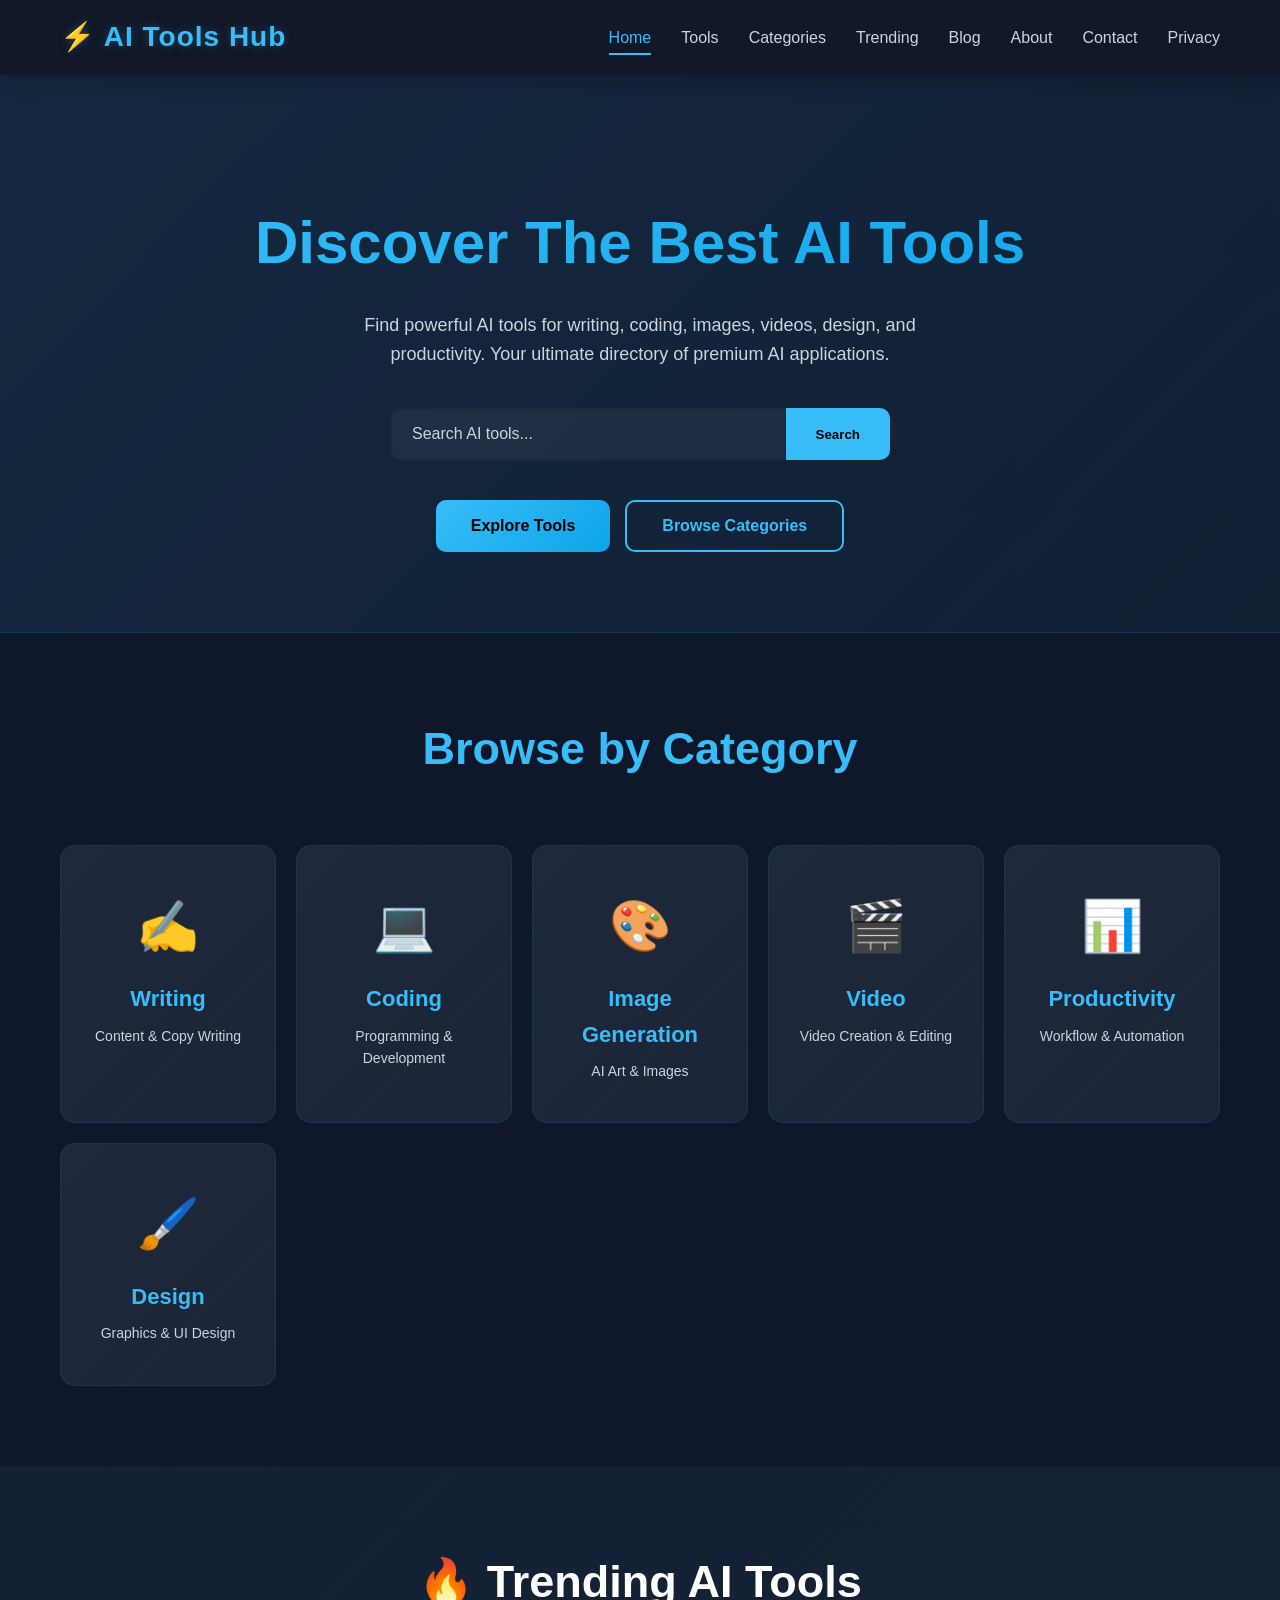
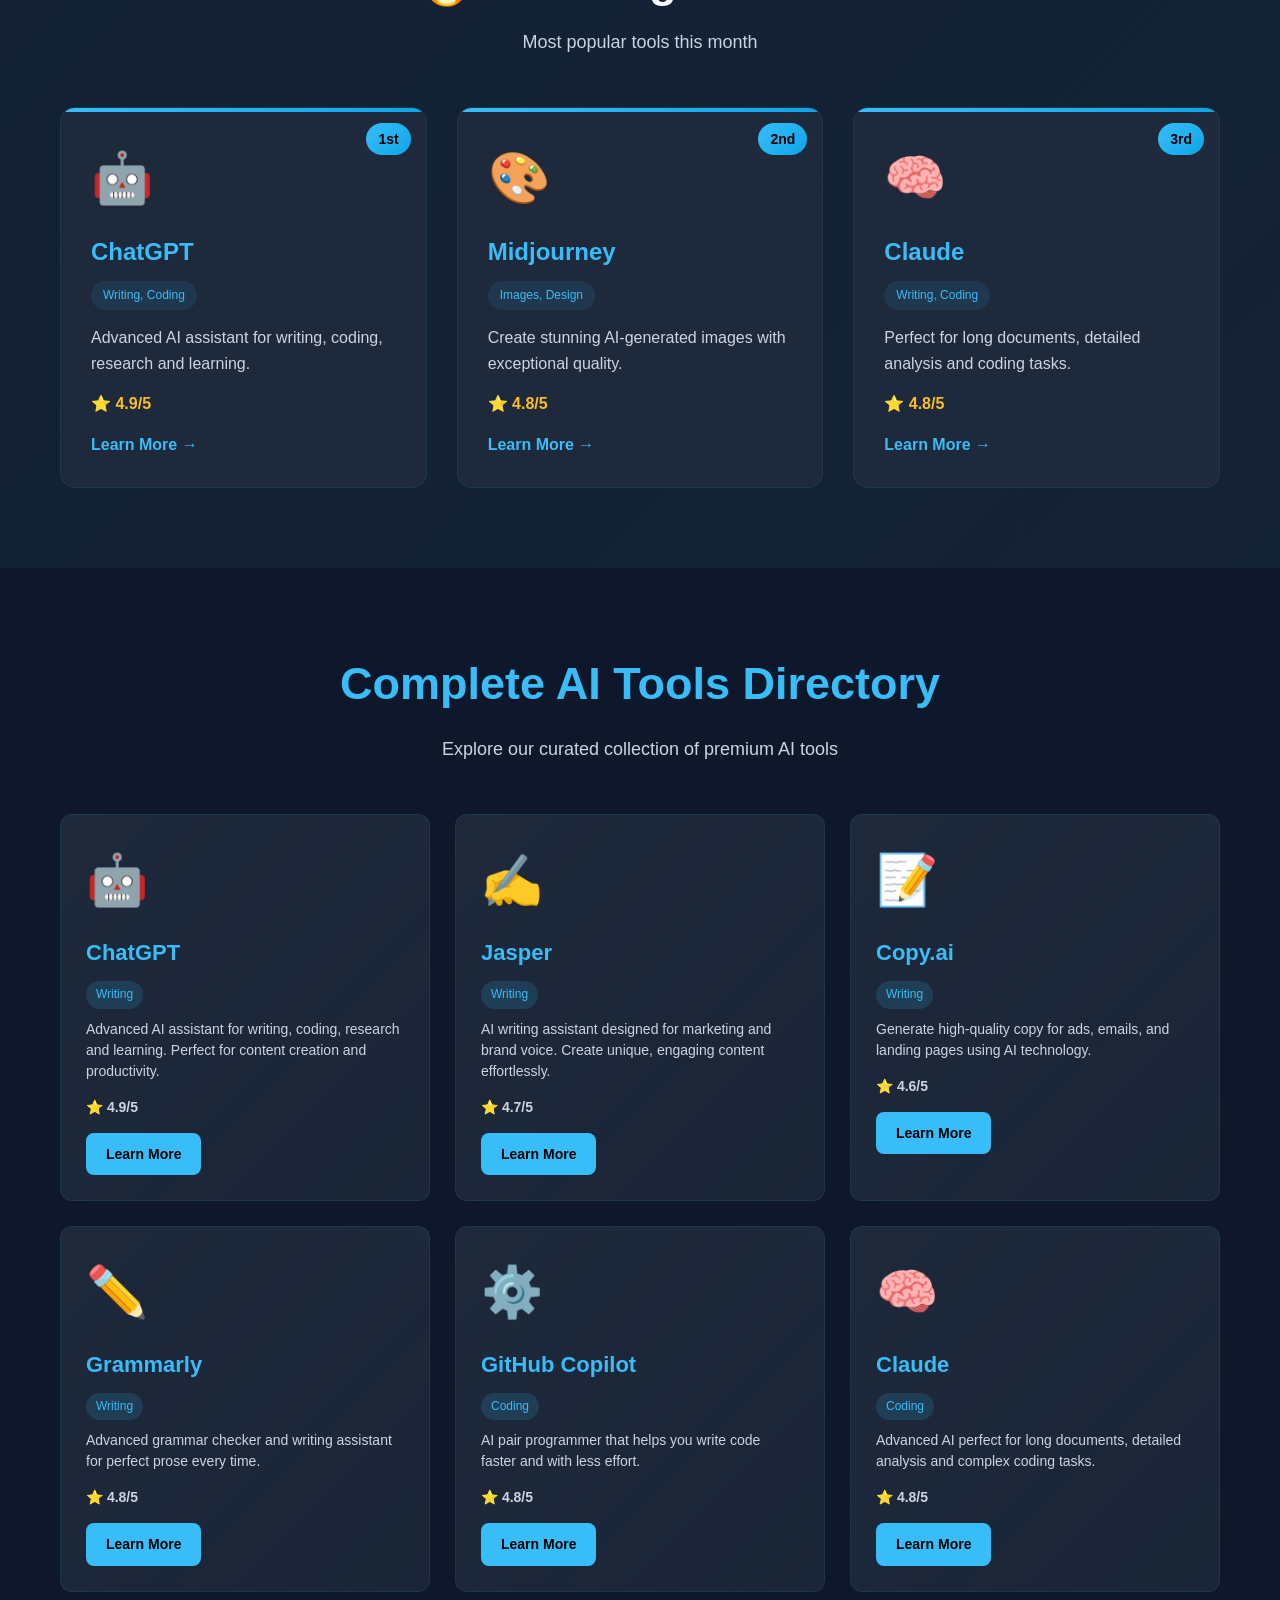
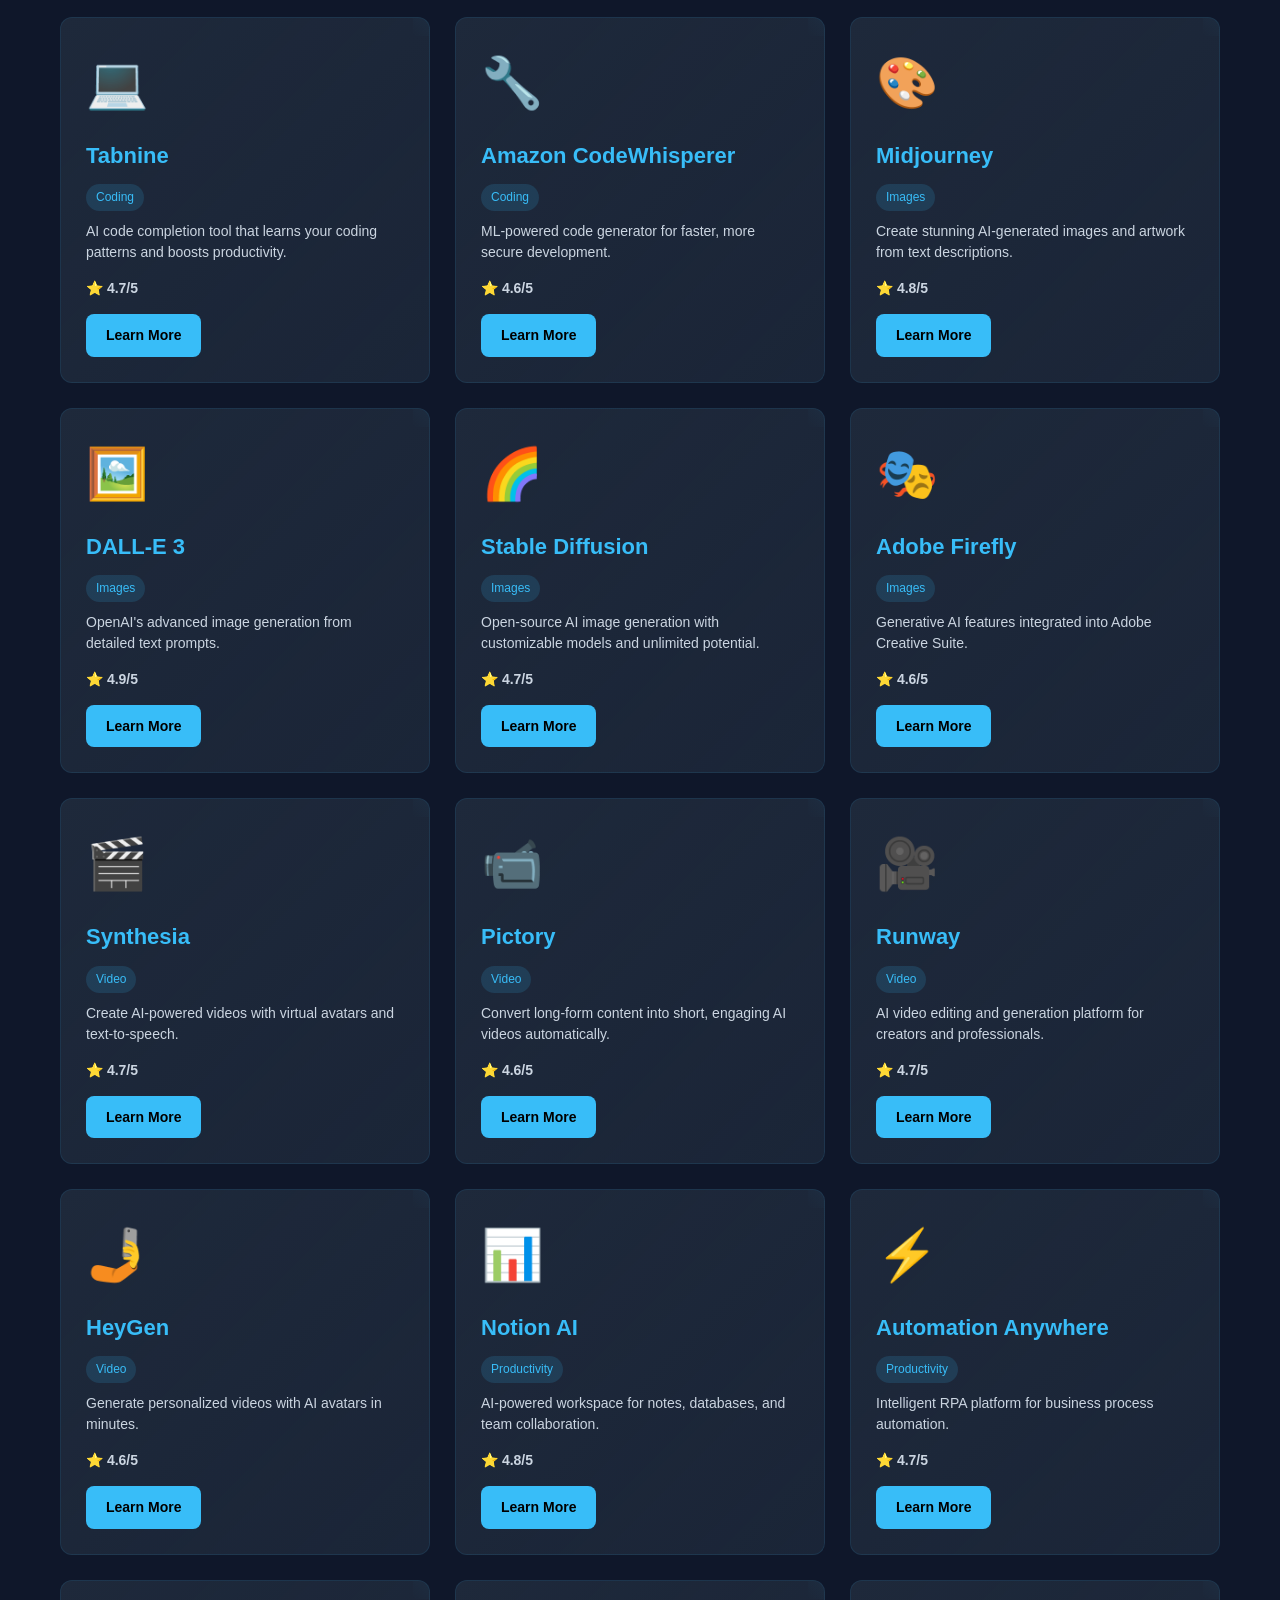
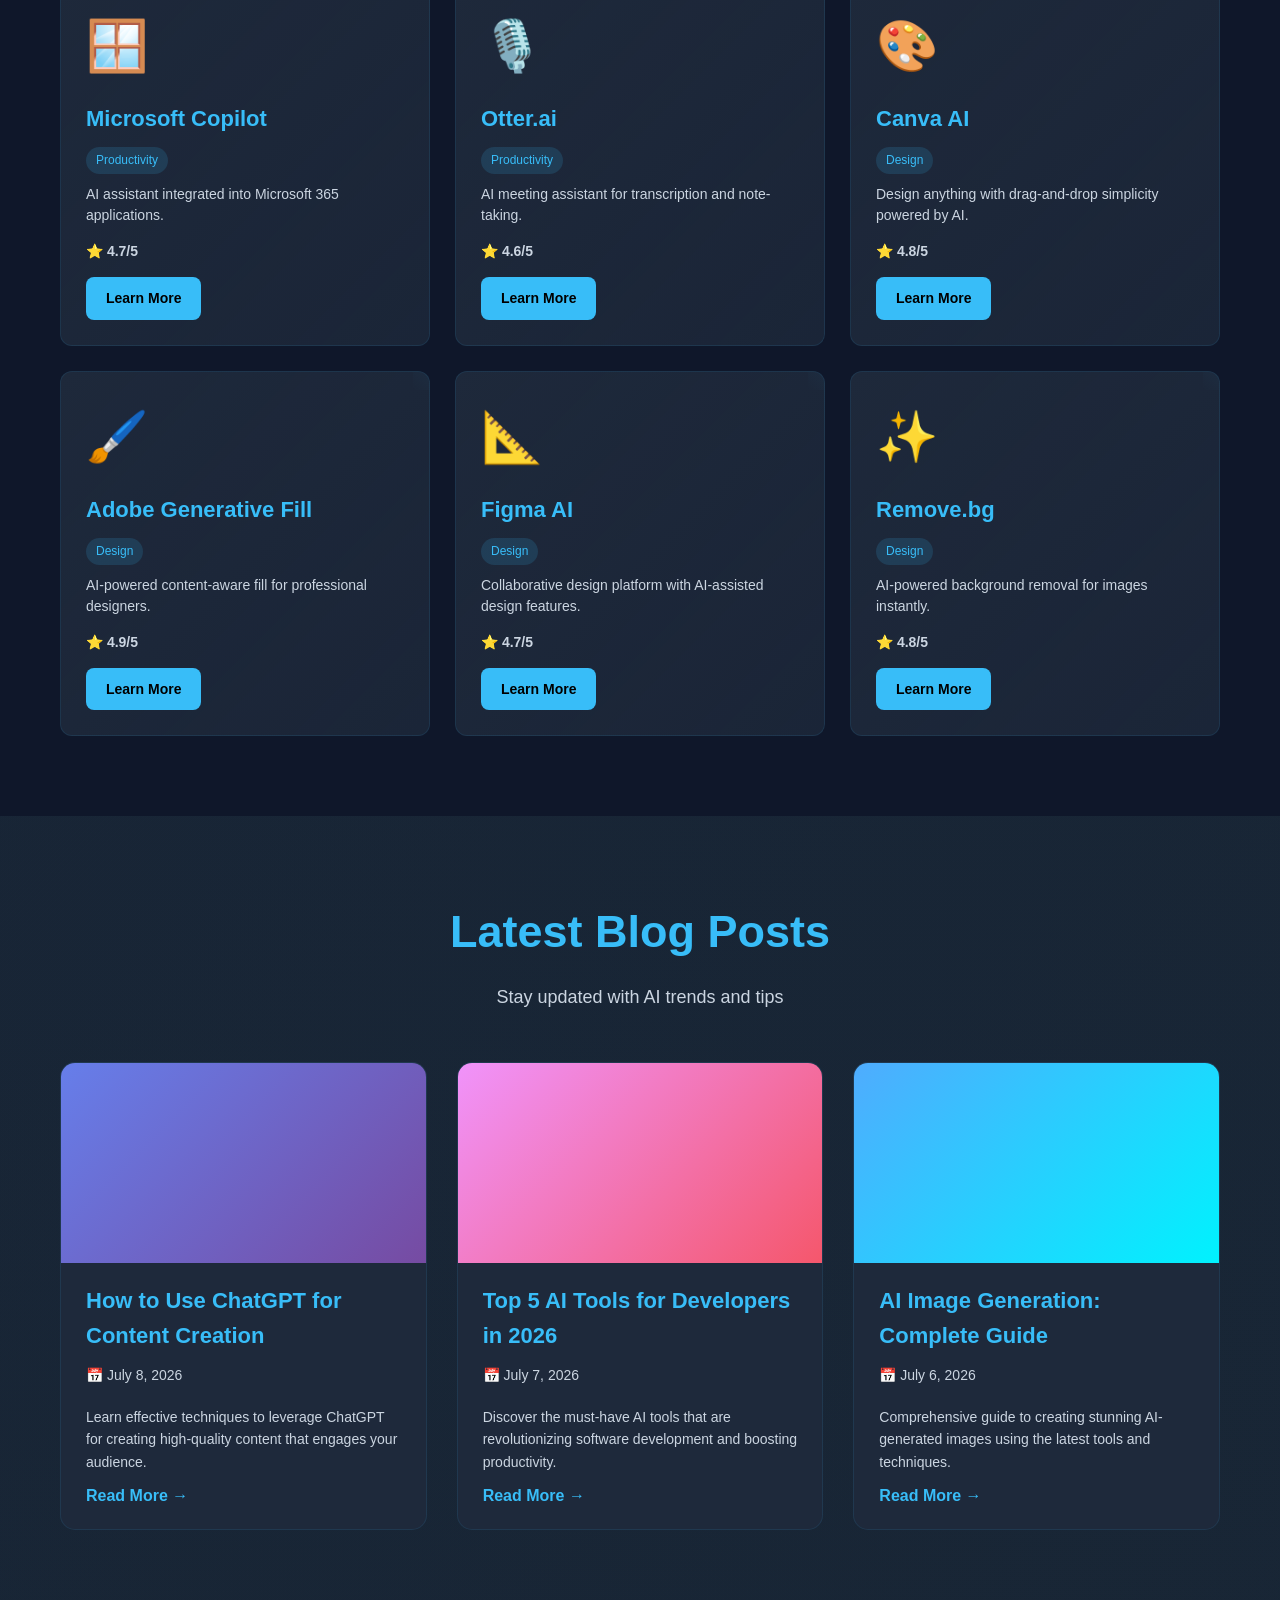
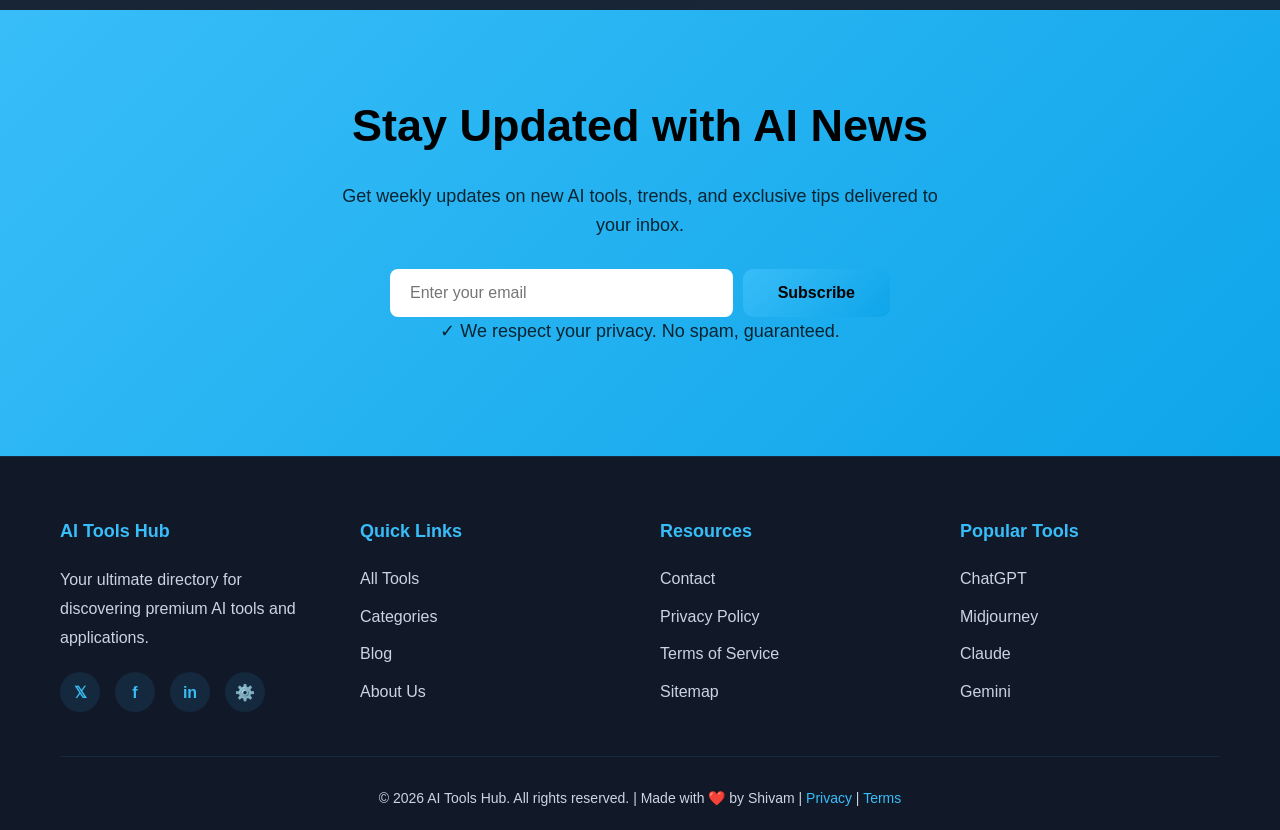
==== index.html @ 763706db "Transform to Premium AI Tools Directory with modern UI, SEO optimization, and AdSense ready" ====
<!DOCTYPE html>
<html lang="en">
<head>
    <meta charset="UTF-8">
    <meta name="viewport" content="width=device-width, initial-scale=1.0">
    <meta name="description" content="Discover the best AI tools for writing, coding, images, videos, and productivity. Your ultimate directory of premium AI applications.">
    <meta name="keywords" content="AI tools, ChatGPT, Midjourney, AI directory, productivity tools">
    <meta name="author" content="AI Tools Hub">
    <meta property="og:title" content="AI Tools Hub - Premium AI Directory">
    <meta property="og:description" content="Discover the best AI tools for your needs">
    <meta property="og:type" content="website">
    <meta name="robots" content="index, follow">
    <meta name="language" content="English">
    <title>AI Tools Hub - Discover Premium AI Tools & Applications</title>
    <link rel="stylesheet" href="style.css">
    <link rel="icon" type="image/x-icon" href="data:image/svg+xml,<svg xmlns='http://www.w3.org/2000/svg' viewBox='0 0 32 32'><text y='28' font-size='32' fill='%2338bdf8'>⚡</text></svg>">
    <!-- Google AdSense -->
    <script async src="https://pagead2.googlesyndication.com/pagead/js/adsbygoogle.js?client=ca-pub-xxxxxxxxxxxxxxxx"></script>
    <!-- Schema.org Structured Data -->
    <script type="application/ld+json">
    {
        "@context": "https://schema.org/",
        "@type": "WebSite",
        "name": "AI Tools Hub",
        "description": "Premium directory of AI tools and applications",
        "url": "https://ai-tools-hub.com",
        "potentialAction": {
            "@type": "SearchAction",
            "target": "https://ai-tools-hub.com?search={search_term_string}",
            "query-input": "required name=search_term_string"
        }
    }
    </script>
</head>
<body>
    <!-- Navigation Bar -->
    <nav class="navbar">
        <div class="nav-container">
            <div class="logo">⚡ AI Tools Hub</div>
            <div class="nav-menu" id="navMenu">
                <a href="#home" class="nav-link active" onclick="setActive(this)">Home</a>
                <a href="#tools" class="nav-link" onclick="setActive(this)">Tools</a>
                <a href="#categories" class="nav-link" onclick="setActive(this)">Categories</a>
                <a href="#trending" class="nav-link" onclick="setActive(this)">Trending</a>
                <a href="blog.html" class="nav-link">Blog</a>
                <a href="about.html" class="nav-link">About</a>
                <a href="contact.html" class="nav-link">Contact</a>
                <a href="privacy.html" class="nav-link">Privacy</a>
            </div>
            <div class="hamburger" id="hamburger">
                <span></span>
                <span></span>
                <span></span>
            </div>
        </div>
    </nav>

    <!-- Hero Section -->
    <section class="hero" id="home">
        <div class="hero-content">
            <h1>Discover The Best AI Tools</h1>
            <p>Find powerful AI tools for writing, coding, images, videos, design, and productivity. Your ultimate directory of premium AI applications.</p>
            <div class="search-container">
                <input type="text" id="searchInput" class="search-bar" placeholder="Search AI tools...">
                <button class="search-btn" onclick="searchTools()">Search</button>
            </div>
            <div class="cta-buttons">
                <button class="btn btn-primary" onclick="document.getElementById('tools').scrollIntoView({behavior: 'smooth'})">Explore Tools</button>
                <button class="btn btn-secondary" onclick="document.getElementById('categories').scrollIntoView({behavior: 'smooth'})">Browse Categories</button>
            </div>
        </div>
    </section>

    <!-- Categories Section -->
    <section class="categories" id="categories">
        <div class="container">
            <h2>Browse by Category</h2>
            <div class="category-grid">
                <div class="category-card" onclick="filterTools('writing')">
                    <div class="category-icon">✍️</div>
                    <h3>Writing</h3>
                    <p>Content & Copy Writing</p>
                </div>
                <div class="category-card" onclick="filterTools('coding')">
                    <div class="category-icon">💻</div>
                    <h3>Coding</h3>
                    <p>Programming & Development</p>
                </div>
                <div class="category-card" onclick="filterTools('images')">
                    <div class="category-icon">🎨</div>
                    <h3>Image Generation</h3>
                    <p>AI Art & Images</p>
                </div>
                <div class="category-card" onclick="filterTools('video')">
                    <div class="category-icon">🎬</div>
                    <h3>Video</h3>
                    <p>Video Creation & Editing</p>
                </div>
                <div class="category-card" onclick="filterTools('productivity')">
                    <div class="category-icon">📊</div>
                    <h3>Productivity</h3>
                    <p>Workflow & Automation</p>
                </div>
                <div class="category-card" onclick="filterTools('design')">
                    <div class="category-icon">🖌️</div>
                    <h3>Design</h3>
                    <p>Graphics & UI Design</p>
                </div>
            </div>
        </div>
    </section>

    <!-- Trending AI Tools -->
    <section class="trending" id="trending">
        <div class="container">
            <h2>🔥 Trending AI Tools</h2>
            <p class="section-subtitle">Most popular tools this month</p>
            <div class="trending-grid">
                <div class="trending-card">
                    <div class="trend-badge">1st</div>
                    <div class="tool-icon">🤖</div>
                    <h3>ChatGPT</h3>
                    <p class="category-tag">Writing, Coding</p>
                    <p class="tool-desc">Advanced AI assistant for writing, coding, research and learning.</p>
                    <div class="rating">⭐ 4.9/5</div>
                    <a href="#" class="tool-link">Learn More →</a>
                </div>
                <div class="trending-card">
                    <div class="trend-badge">2nd</div>
                    <div class="tool-icon">🎨</div>
                    <h3>Midjourney</h3>
                    <p class="category-tag">Images, Design</p>
                    <p class="tool-desc">Create stunning AI-generated images with exceptional quality.</p>
                    <div class="rating">⭐ 4.8/5</div>
                    <a href="#" class="tool-link">Learn More →</a>
                </div>
                <div class="trending-card">
                    <div class="trend-badge">3rd</div>
                    <div class="tool-icon">🧠</div>
                    <h3>Claude</h3>
                    <p class="category-tag">Writing, Coding</p>
                    <p class="tool-desc">Perfect for long documents, detailed analysis and coding tasks.</p>
                    <div class="rating">⭐ 4.8/5</div>
                    <a href="#" class="tool-link">Learn More →</a>
                </div>
            </div>
        </div>
    </section>

    <!-- All AI Tools Section -->
    <section class="tools" id="tools">
        <div class="container">
            <h2>Complete AI Tools Directory</h2>
            <p class="section-subtitle">Explore our curated collection of premium AI tools</p>
            <div class="tools-grid" id="toolsGrid">
                <!-- Tools loaded by JavaScript -->
            </div>
        </div>
    </section>

    <!-- Blog Section -->
    <section class="blog">
        <div class="container">
            <h2>Latest Blog Posts</h2>
            <p class="section-subtitle">Stay updated with AI trends and tips</p>
            <div class="blog-grid">
                <article class="blog-card">
                    <div class="blog-image" style="background: linear-gradient(135deg, #667eea 0%, #764ba2 100%);"></div>
                    <h3>How to Use ChatGPT for Content Creation</h3>
                    <p class="blog-date">📅 July 8, 2026</p>
                    <p>Learn effective techniques to leverage ChatGPT for creating high-quality content that engages your audience.</p>
                    <a href="blog.html" class="read-more">Read More →</a>
                </article>
                <article class="blog-card">
                    <div class="blog-image" style="background: linear-gradient(135deg, #f093fb 0%, #f5576c 100%);"></div>
                    <h3>Top 5 AI Tools for Developers in 2026</h3>
                    <p class="blog-date">📅 July 7, 2026</p>
                    <p>Discover the must-have AI tools that are revolutionizing software development and boosting productivity.</p>
                    <a href="blog.html" class="read-more">Read More →</a>
                </article>
                <article class="blog-card">
                    <div class="blog-image" style="background: linear-gradient(135deg, #4facfe 0%, #00f2fe 100%);"></div>
                    <h3>AI Image Generation: Complete Guide</h3>
                    <p class="blog-date">📅 July 6, 2026</p>
                    <p>Comprehensive guide to creating stunning AI-generated images using the latest tools and techniques.</p>
                    <a href="blog.html" class="read-more">Read More →</a>
                </article>
            </div>
        </div>
    </section>

    <!-- Newsletter Section -->
    <section class="newsletter">
        <div class="container">
            <h2>Stay Updated with AI News</h2>
            <p>Get weekly updates on new AI tools, trends, and exclusive tips delivered to your inbox.</p>
            <form class="newsletter-form" onsubmit="subscribeNewsletter(event)">
                <input type="email" id="emailInput" placeholder="Enter your email" required>
                <button type="submit" class="btn btn-primary">Subscribe</button>
            </form>
            <p class="newsletter-note">✓ We respect your privacy. No spam, guaranteed.</p>
        </div>
    </section>

    <!-- Footer -->
    <footer class="footer">
        <div class="container">
            <div class="footer-grid">
                <div class="footer-section">
                    <h4>AI Tools Hub</h4>
                    <p>Your ultimate directory for discovering premium AI tools and applications.</p>
                    <div class="social-links">
                        <a href="#" title="Twitter">𝕏</a>
                        <a href="#" title="Facebook">f</a>
                        <a href="#" title="LinkedIn">in</a>
                        <a href="#" title="GitHub">⚙️</a>
                    </div>
                </div>
                <div class="footer-section">
                    <h4>Quick Links</h4>
                    <ul>
                        <li><a href="#tools">All Tools</a></li>
                        <li><a href="#categories">Categories</a></li>
                        <li><a href="blog.html">Blog</a></li>
                        <li><a href="about.html">About Us</a></li>
                    </ul>
                </div>
                <div class="footer-section">
                    <h4>Resources</h4>
                    <ul>
                        <li><a href="contact.html">Contact</a></li>
                        <li><a href="privacy.html">Privacy Policy</a></li>
                        <li><a href="#">Terms of Service</a></li>
                        <li><a href="#">Sitemap</a></li>
                    </ul>
                </div>
                <div class="footer-section">
                    <h4>Popular Tools</h4>
                    <ul>
                        <li><a href="#">ChatGPT</a></li>
                        <li><a href="#">Midjourney</a></li>
                        <li><a href="#">Claude</a></li>
                        <li><a href="#">Gemini</a></li>
                    </ul>
                </div>
            </div>
            <div class="footer-bottom">
                <p>&copy; 2026 AI Tools Hub. All rights reserved. | Made with ❤️ by Shivam | <a href="privacy.html">Privacy</a> | <a href="#">Terms</a></p>
            </div>
        </div>
    </footer>

    <!-- Back to Top Button -->
    <button class="back-to-top" id="backToTop" onclick="scrollToTop()">↑</button>

    <script src="script.js"></script>
</body>
</html>
---- style.css ----
/* ===== GLOBAL STYLES ===== */
* {
    margin: 0;
    padding: 0;
    box-sizing: border-box;
}

:root {
    --primary-color: #38bdf8;
    --secondary-color: #0ea5e9;
    --dark-bg: #0f172a;
    --card-bg: #1e293b;
    --header-bg: #111827;
    --text-primary: #ffffff;
    --text-secondary: #cbd5e1;
    --accent: #fbbf24;
    --success: #10b981;
    --danger: #ef4444;
    --transition: all 0.3s ease;
}

html {
    scroll-behavior: smooth;
}

body {
    font-family: 'Segoe UI', Tahoma, Geneva, Verdana, sans-serif;
    background: linear-gradient(135deg, var(--dark-bg) 0%, #1a202c 100%);
    color: var(--text-primary);
    line-height: 1.6;
}

.container {
    max-width: 1200px;
    margin: 0 auto;
    padding: 0 20px;
}

/* ===== NAVBAR ===== */
.navbar {
    background: var(--header-bg);
    backdrop-filter: blur(10px);
    position: sticky;
    top: 0;
    z-index: 1000;
    box-shadow: 0 2px 20px rgba(0, 0, 0, 0.3);
}

.nav-container {
    max-width: 1200px;
    margin: 0 auto;
    display: flex;
    justify-content: space-between;
    align-items: center;
    padding: 15px 20px;
}

.logo {
    font-size: 28px;
    font-weight: 700;
    color: var(--primary-color);
    letter-spacing: 1px;
    text-shadow: 0 0 10px rgba(56, 189, 248, 0.3);
}

.nav-menu {
    display: flex;
    gap: 30px;
    align-items: center;
}

.nav-link {
    color: var(--text-secondary);
    text-decoration: none;
    font-weight: 500;
    transition: var(--transition);
    position: relative;
}

.nav-link::after {
    content: '';
    position: absolute;
    bottom: -5px;
    left: 0;
    width: 0;
    height: 2px;
    background: var(--primary-color);
    transition: var(--transition);
}

.nav-link:hover::after,
.nav-link.active::after {
    width: 100%;
}

.nav-link:hover,
.nav-link.active {
    color: var(--primary-color);
}

.hamburger {
    display: none;
    flex-direction: column;
    cursor: pointer;
}

.hamburger span {
    width: 25px;
    height: 3px;
    background: var(--primary-color);
    margin: 5px 0;
    transition: var(--transition);
}

/* ===== HERO SECTION ===== */
.hero {
    padding: 120px 20px 80px;
    text-align: center;
    background: linear-gradient(135deg, rgba(56, 189, 248, 0.1) 0%, rgba(14, 165, 233, 0.05) 100%);
    border-bottom: 1px solid rgba(56, 189, 248, 0.1);
}

.hero-content h1 {
    font-size: 60px;
    margin-bottom: 20px;
    background: linear-gradient(135deg, var(--primary-color) 0%, #0ea5e9 100%);
    -webkit-background-clip: text;
    -webkit-text-fill-color: transparent;
    background-clip: text;
    font-weight: 900;
    animation: fadeInDown 0.8s ease;
}

.hero-content p {
    font-size: 18px;
    color: var(--text-secondary);
    max-width: 600px;
    margin: 0 auto 40px;
    animation: fadeInUp 0.8s ease 0.2s both;
}

.search-container {
    display: flex;
    max-width: 500px;
    margin: 0 auto 40px;
    animation: fadeInUp 0.8s ease 0.4s both;
}

.search-bar {
    flex: 1;
    padding: 15px 20px;
    border: 2px solid var(--card-bg);
    background: rgba(255, 255, 255, 0.05);
    color: var(--text-primary);
    border-radius: 10px 0 0 10px;
    font-size: 16px;
    transition: var(--transition);
}

.search-bar:focus {
    outline: none;
    border-color: var(--primary-color);
    background: rgba(56, 189, 248, 0.1);
}

.search-bar::placeholder {
    color: var(--text-secondary);
}

.search-btn {
    padding: 15px 30px;
    background: var(--primary-color);
    border: none;
    color: #000;
    font-weight: 600;
    border-radius: 0 10px 10px 0;
    cursor: pointer;
    transition: var(--transition);
}

.search-btn:hover {
    background: var(--secondary-color);
    transform: translateX(2px);
}

.cta-buttons {
    display: flex;
    gap: 15px;
    justify-content: center;
    flex-wrap: wrap;
    animation: fadeInUp 0.8s ease 0.6s both;
}

/* ===== BUTTONS ===== */
.btn {
    padding: 15px 35px;
    border: none;
    border-radius: 10px;
    font-size: 16px;
    font-weight: 600;
    cursor: pointer;
    transition: var(--transition);
    text-decoration: none;
    display: inline-block;
}

.btn-primary {
    background: linear-gradient(135deg, var(--primary-color) 0%, var(--secondary-color) 100%);
    color: #000;
}

.btn-primary:hover {
    transform: translateY(-3px);
    box-shadow: 0 10px 25px rgba(56, 189, 248, 0.3);
}

.btn-secondary {
    background: transparent;
    color: var(--primary-color);
    border: 2px solid var(--primary-color);
}

.btn-secondary:hover {
    background: var(--primary-color);
    color: #000;
    transform: translateY(-3px);
}

/* ===== CATEGORIES SECTION ===== */
.categories {
    padding: 80px 20px;
    background: var(--dark-bg);
}

.categories h2 {
    text-align: center;
    font-size: 45px;
    margin-bottom: 60px;
    color: var(--primary-color);
}

.category-grid {
    display: grid;
    grid-template-columns: repeat(auto-fit, minmax(200px, 1fr));
    gap: 20px;
}

.category-card {
    background: linear-gradient(135deg, var(--card-bg) 0%, rgba(30, 41, 59, 0.8) 100%);
    padding: 40px 25px;
    border-radius: 15px;
    text-align: center;
    cursor: pointer;
    transition: var(--transition);
    border: 1px solid rgba(56, 189, 248, 0.1);
}

.category-card:hover {
    transform: translateY(-10px);
    background: linear-gradient(135deg, rgba(56, 189, 248, 0.2) 0%, rgba(14, 165, 233, 0.1) 100%);
    border-color: var(--primary-color);
    box-shadow: 0 15px 30px rgba(56, 189, 248, 0.2);
}

.category-icon {
    font-size: 50px;
    margin-bottom: 15px;
    display: block;
}

.category-card h3 {
    font-size: 22px;
    margin-bottom: 8px;
    color: var(--primary-color);
}

.category-card p {
    color: var(--text-secondary);
    font-size: 14px;
}

/* ===== TRENDING SECTION ===== */
.trending {
    padding: 80px 20px;
    background: linear-gradient(135deg, rgba(56, 189, 248, 0.05) 0%, rgba(14, 165, 233, 0.05) 100%);
}

.trending h2 {
    text-align: center;
    font-size: 45px;
    margin-bottom: 10px;
}

.section-subtitle {
    text-align: center;
    color: var(--text-secondary);
    margin-bottom: 50px;
    font-size: 18px;
}

.trending-grid {
    display: grid;
    grid-template-columns: repeat(auto-fit, minmax(300px, 1fr));
    gap: 30px;
}

.trending-card {
    background: var(--card-bg);
    padding: 30px;
    border-radius: 15px;
    border: 1px solid rgba(56, 189, 248, 0.1);
    position: relative;
    overflow: hidden;
    transition: var(--transition);
}

.trending-card::before {
    content: '';
    position: absolute;
    top: 0;
    left: 0;
    right: 0;
    height: 4px;
    background: linear-gradient(90deg, var(--primary-color), var(--secondary-color));
}

.trending-card:hover {
    transform: translateY(-10px);
    box-shadow: 0 20px 40px rgba(56, 189, 248, 0.2);
}

.trend-badge {
    position: absolute;
    top: 15px;
    right: 15px;
    background: linear-gradient(135deg, var(--primary-color), var(--secondary-color));
    color: #000;
    padding: 5px 12px;
    border-radius: 20px;
    font-weight: 700;
    font-size: 14px;
}

.tool-icon {
    font-size: 50px;
    margin-bottom: 15px;
    display: block;
}

.trending-card h3 {
    font-size: 24px;
    margin-bottom: 10px;
    color: var(--primary-color);
}

.category-tag {
    display: inline-block;
    background: rgba(56, 189, 248, 0.1);
    color: var(--primary-color);
    padding: 5px 12px;
    border-radius: 20px;
    font-size: 12px;
    margin-bottom: 15px;
}

.tool-desc {
    color: var(--text-secondary);
    margin-bottom: 15px;
    line-height: 1.6;
}

.rating {
    color: var(--accent);
    font-weight: 600;
    margin-bottom: 15px;
}

.tool-link {
    display: inline-block;
    color: var(--primary-color);
    text-decoration: none;
    font-weight: 600;
    transition: var(--transition);
}

.tool-link:hover {
    color: var(--secondary-color);
    margin-left: 5px;
}

/* ===== TOOLS SECTION ===== */
.tools {
    padding: 80px 20px;
    background: var(--dark-bg);
}

.tools h2 {
    text-align: center;
    font-size: 45px;
    margin-bottom: 15px;
    color: var(--primary-color);
}

.tools-grid {
    display: grid;
    grid-template-columns: repeat(auto-fill, minmax(280px, 1fr));
    gap: 25px;
    margin-top: 50px;
}

.tool-card {
    background: linear-gradient(135deg, var(--card-bg) 0%, rgba(30, 41, 59, 0.8) 100%);
    padding: 25px;
    border-radius: 12px;
    border: 1px solid rgba(56, 189, 248, 0.1);
    transition: var(--transition);
    cursor: pointer;
    overflow: hidden;
    position: relative;
}

.tool-card::before {
    content: '';
    position: absolute;
    top: -50%;
    right: -50%;
    width: 200px;
    height: 200px;
    background: radial-gradient(circle, rgba(56, 189, 248, 0.2), transparent);
    pointer-events: none;
    transition: var(--transition);
}

.tool-card:hover {
    transform: translateY(-8px);
    border-color: var(--primary-color);
    box-shadow: 0 15px 35px rgba(56, 189, 248, 0.2);
}

.tool-card:hover::before {
    top: -25%;
    right: -25%;
}

.tool-card h3 {
    color: var(--primary-color);
    margin-bottom: 10px;
    font-size: 22px;
}

.tool-card p {
    color: var(--text-secondary);
    margin-bottom: 15px;
    line-height: 1.5;
    font-size: 14px;
}

.tool-card .category-tag {
    display: inline-block;
    background: rgba(56, 189, 248, 0.15);
    color: var(--primary-color);
    padding: 4px 10px;
    border-radius: 15px;
    font-size: 12px;
    margin-bottom: 10px;
}

.tool-rating {
    color: var(--accent);
    font-weight: 600;
    margin: 10px 0;
}

.tool-button {
    display: inline-block;
    background: var(--primary-color);
    color: #000;
    padding: 10px 20px;
    border-radius: 8px;
    text-decoration: none;
    font-weight: 600;
    transition: var(--transition);
    border: none;
    cursor: pointer;
    font-size: 14px;
}

.tool-button:hover {
    background: var(--secondary-color);
    transform: translateX(3px);
}

/* ===== BLOG SECTION ===== */
.blog {
    padding: 80px 20px;
    background: linear-gradient(135deg, rgba(56, 189, 248, 0.05) 0%, rgba(14, 165, 233, 0.05) 100%);
}

.blog h2 {
    text-align: center;
    font-size: 45px;
    margin-bottom: 15px;
    color: var(--primary-color);
}

.blog-grid {
    display: grid;
    grid-template-columns: repeat(auto-fit, minmax(320px, 1fr));
    gap: 30px;
    margin-top: 50px;
}

.blog-card {
    background: var(--card-bg);
    border-radius: 15px;
    overflow: hidden;
    border: 1px solid rgba(56, 189, 248, 0.1);
    transition: var(--transition);
    cursor: pointer;
}

.blog-card:hover {
    transform: translateY(-10px);
    box-shadow: 0 15px 35px rgba(56, 189, 248, 0.2);
}

.blog-image {
    width: 100%;
    height: 200px;
    background-size: cover;
    background-position: center;
}

.blog-card h3 {
    padding: 20px 25px 0;
    color: var(--primary-color);
    font-size: 22px;
}

.blog-date {
    padding: 10px 25px 0;
    color: var(--text-secondary);
    font-size: 13px;
}

.blog-card p {
    padding: 10px 25px;
    color: var(--text-secondary);
    font-size: 14px;
    line-height: 1.6;
}

.read-more {
    display: inline-block;
    margin: 0 25px 20px;
    color: var(--primary-color);
    text-decoration: none;
    font-weight: 600;
    transition: var(--transition);
}

.read-more:hover {
    color: var(--secondary-color);
}

/* ===== NEWSLETTER SECTION ===== */
.newsletter {
    padding: 80px 20px;
    background: linear-gradient(135deg, var(--primary-color) 0%, var(--secondary-color) 100%);
    text-align: center;
}

.newsletter h2 {
    color: #000;
    font-size: 45px;
    margin-bottom: 20px;
}

.newsletter p {
    color: rgba(0, 0, 0, 0.8);
    font-size: 18px;
    max-width: 600px;
    margin: 0 auto 30px;
}

.newsletter-form {
    display: flex;
    max-width: 500px;
    margin: 0 auto;
    gap: 10px;
}

#emailInput {
    flex: 1;
    padding: 15px 20px;
    border: none;
    border-radius: 8px;
    font-size: 16px;
}

.newsletter-form .btn-primary {
    padding: 15px 35px;
}

.newsletter-note {
    margin-top: 15px;
    color: rgba(0, 0, 0, 0.7);
    font-size: 14px;
}

/* ===== FOOTER ===== */
.footer {
    background: var(--header-bg);
    padding: 60px 20px 20px;
    border-top: 1px solid rgba(56, 189, 248, 0.1);
}

.footer-grid {
    display: grid;
    grid-template-columns: repeat(auto-fit, minmax(250px, 1fr));
    gap: 40px;
    margin-bottom: 40px;
}

.footer-section h4 {
    color: var(--primary-color);
    margin-bottom: 20px;
    font-size: 18px;
}

.footer-section p {
    color: var(--text-secondary);
    line-height: 1.8;
}

.footer-section ul {
    list-style: none;
}

.footer-section ul li {
    margin-bottom: 12px;
}

.footer-section ul li a {
    color: var(--text-secondary);
    text-decoration: none;
    transition: var(--transition);
}

.footer-section ul li a:hover {
    color: var(--primary-color);
}

.social-links {
    display: flex;
    gap: 15px;
    margin-top: 20px;
}

.social-links a {
    width: 40px;
    height: 40px;
    display: flex;
    align-items: center;
    justify-content: center;
    background: rgba(56, 189, 248, 0.1);
    border-radius: 50%;
    color: var(--primary-color);
    text-decoration: none;
    transition: var(--transition);
    font-weight: 700;
}

.social-links a:hover {
    background: var(--primary-color);
    color: #000;
    transform: translateY(-3px);
}

.footer-bottom {
    text-align: center;
    padding-top: 30px;
    border-top: 1px solid rgba(56, 189, 248, 0.1);
    color: var(--text-secondary);
    font-size: 14px;
}

.footer-bottom a {
    color: var(--primary-color);
    text-decoration: none;
    transition: var(--transition);
}

.footer-bottom a:hover {
    color: var(--secondary-color);
}

/* ===== BACK TO TOP BUTTON ===== */
.back-to-top {
    position: fixed;
    bottom: 30px;
    right: 30px;
    width: 50px;
    height: 50px;
    background: linear-gradient(135deg, var(--primary-color), var(--secondary-color));
    color: #000;
    border: none;
    border-radius: 50%;
    font-size: 24px;
    cursor: pointer;
    display: none;
    align-items: center;
    justify-content: center;
    transition: var(--transition);
    z-index: 999;
    box-shadow: 0 5px 20px rgba(56, 189, 248, 0.3);
}

.back-to-top:hover {
    transform: translateY(-5px);
    box-shadow: 0 10px 30px rgba(56, 189, 248, 0.5);
}

.back-to-top.show {
    display: flex;
}

/* ===== ANIMATIONS ===== */
@keyframes fadeInDown {
    from {
        opacity: 0;
        transform: translateY(-30px);
    }
    to {
        opacity: 1;
        transform: translateY(0);
    }
}

@keyframes fadeInUp {
    from {
        opacity: 0;
        transform: translateY(30px);
    }
    to {
        opacity: 1;
        transform: translateY(0);
    }
}

@keyframes slideInLeft {
    from {
        opacity: 0;
        transform: translateX(-50px);
    }
    to {
        opacity: 1;
        transform: translateX(0);
    }
}

/* ===== RESPONSIVE DESIGN ===== */
@media (max-width: 768px) {
    .nav-menu {
        display: none;
        position: absolute;
        top: 70px;
        left: 0;
        right: 0;
        flex-direction: column;
        background: var(--header-bg);
        padding: 20px;
        gap: 15px;
    }

    .nav-menu.active {
        display: flex;
    }

    .hamburger {
        display: flex;
    }

    .hero-content h1 {
        font-size: 40px;
    }

    .hero-content p {
        font-size: 16px;
    }

    .search-container {
        flex-direction: column;
    }

    .search-bar {
        border-radius: 10px;
    }

    .search-btn {
        border-radius: 10px;
    }

    .cta-buttons {
        flex-direction: column;
    }

    .categories h2,
    .trending h2,
    .tools h2,
    .blog h2 {
        font-size: 32px;
    }

    .category-grid {
        grid-template-columns: repeat(auto-fit, minmax(150px, 1fr));
    }

    .trending-grid {
        grid-template-columns: 1fr;
    }

    .tools-grid {
        grid-template-columns: 1fr;
    }

    .blog-grid {
        grid-template-columns: 1fr;
    }

    .newsletter-form {
        flex-direction: column;
    }

    .footer-grid {
        grid-template-columns: 1fr;
    }
}

@media (max-width: 480px) {
    .hero-content h1 {
        font-size: 28px;
    }

    .hero-content p {
        font-size: 14px;
    }

    .btn {
        padding: 12px 25px;
        font-size: 14px;
    }

    .categories h2,
    .trending h2,
    .tools h2,
    .blog h2 {
        font-size: 24px;
    }

    .section-subtitle {
        font-size: 16px;
    }

    .newsletter h2 {
        font-size: 28px;
    }

    .back-to-top {
        width: 45px;
        height: 45px;
        bottom: 20px;
        right: 20px;
        font-size: 20px;
    }
}

/* ===== UTILITY CLASSES ===== */
.text-center {
    text-align: center;
}

.mt-20 {
    margin-top: 20px;
}

.mb-20 {
    margin-bottom: 20px;
}

.hidden {
    display: none;
}
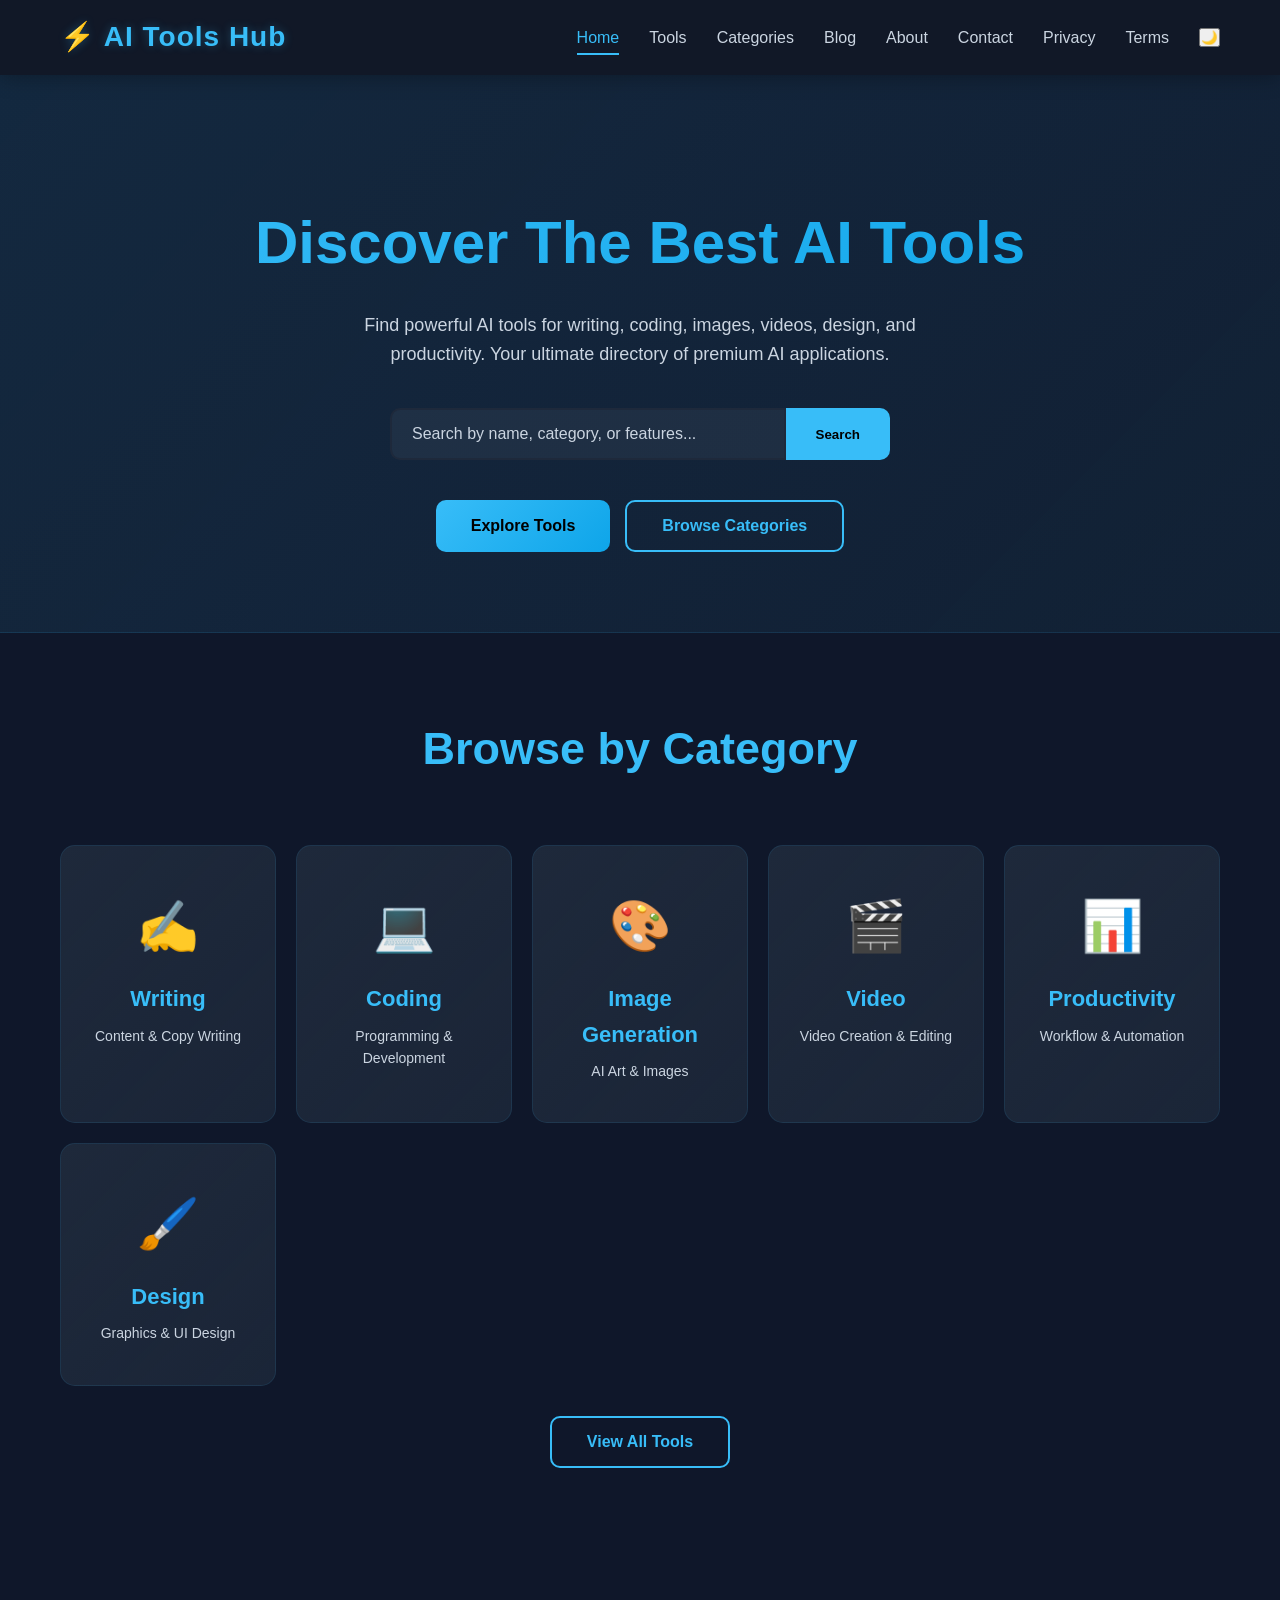
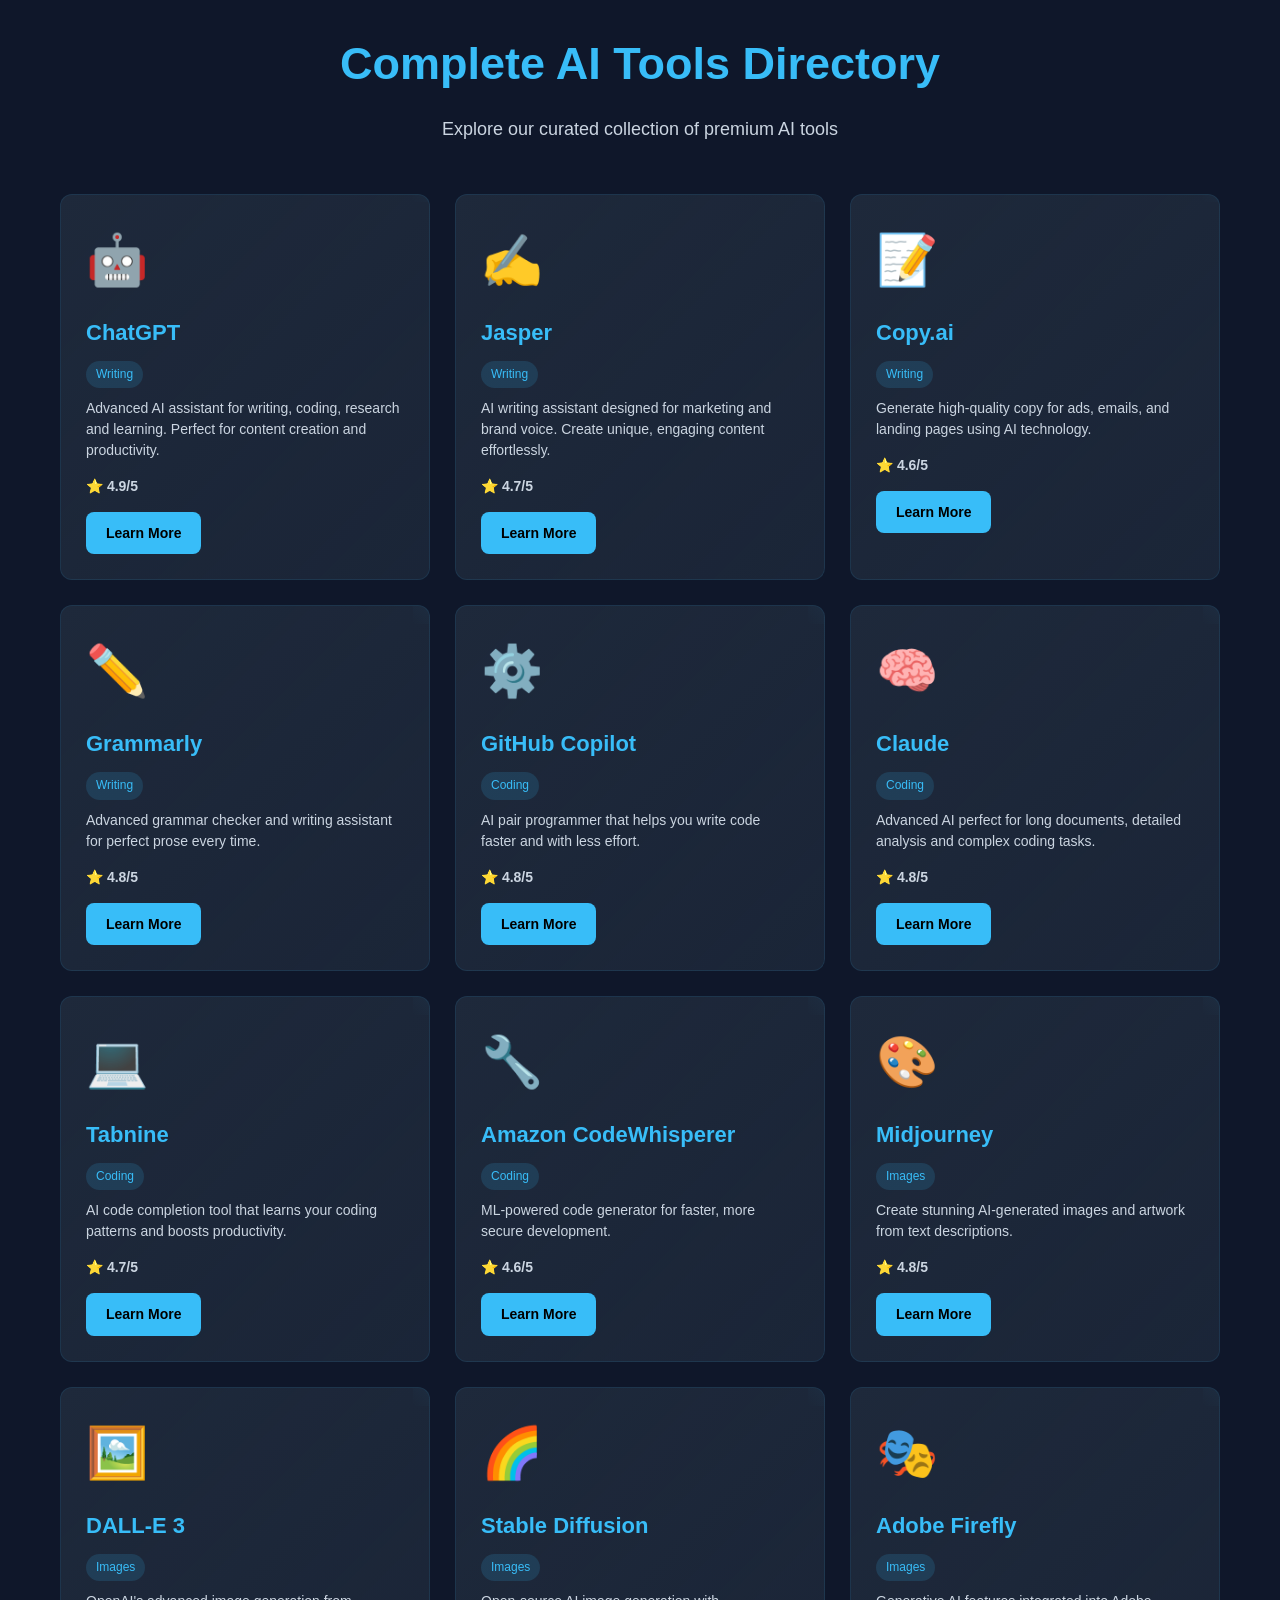
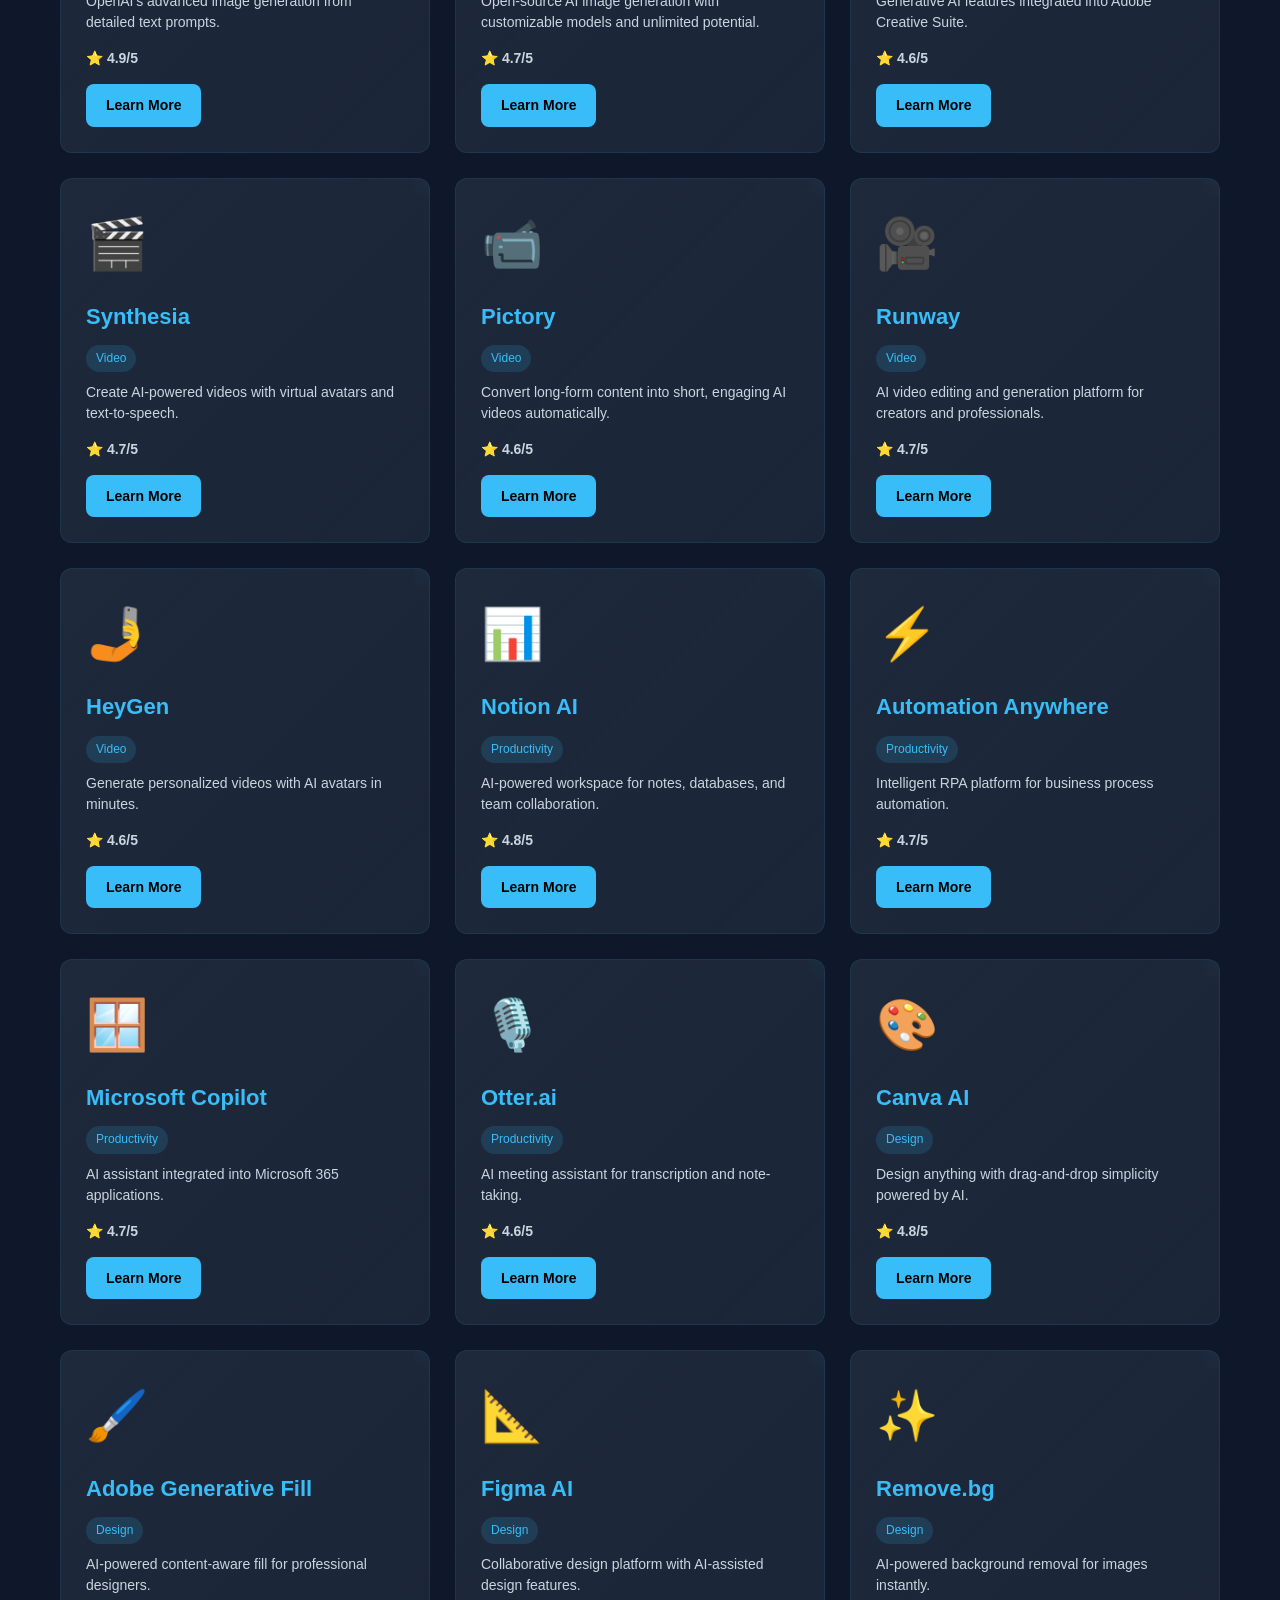
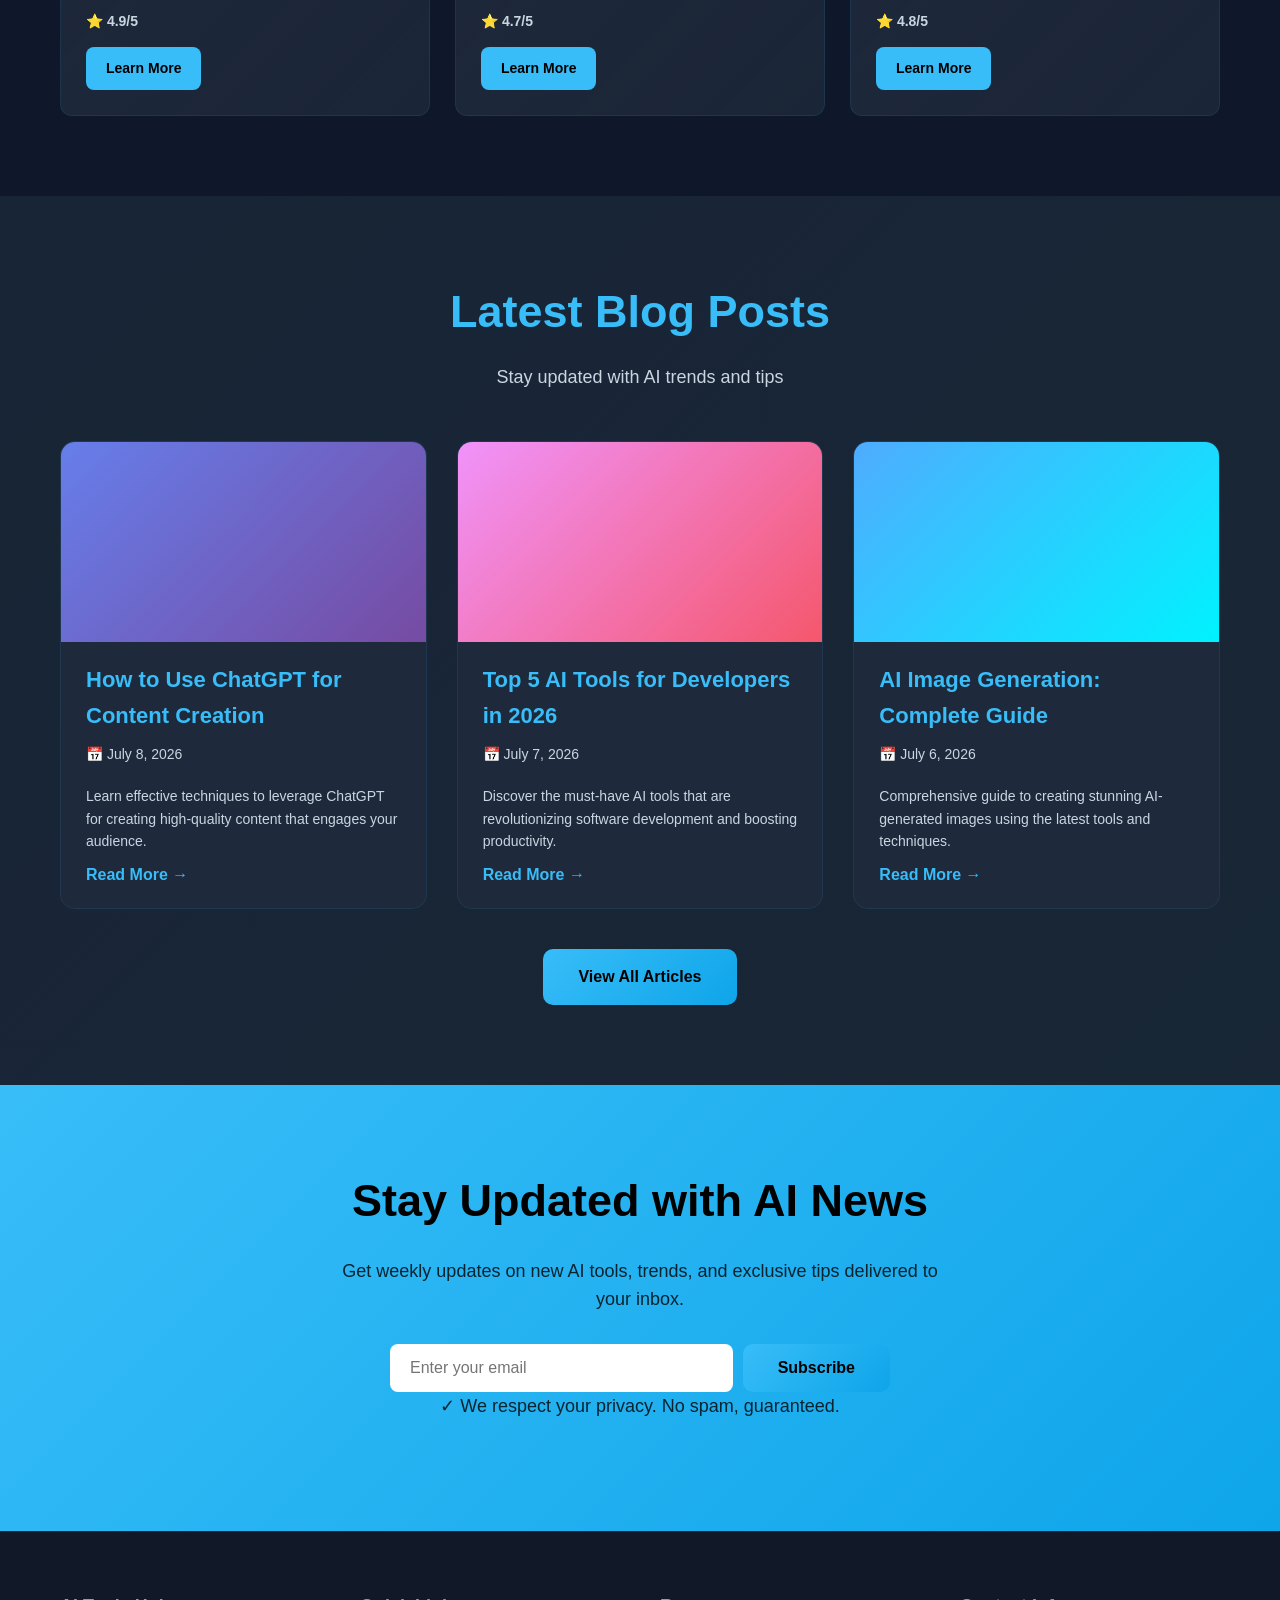
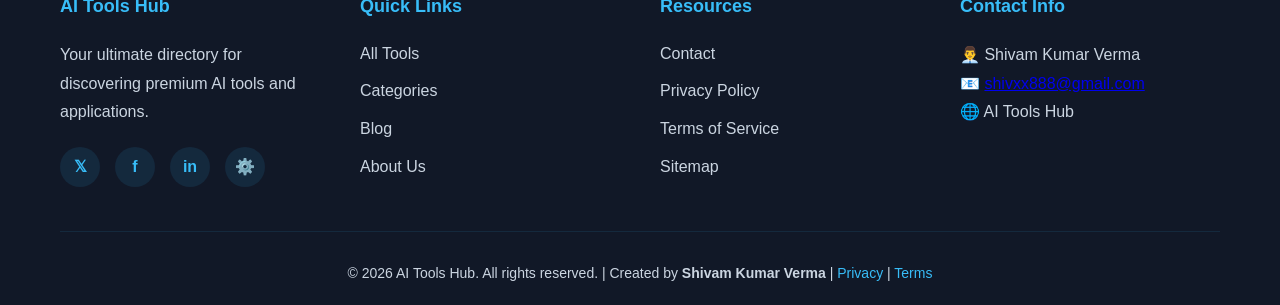
==== commit 820144f9: "Improved HTML: Real-time search, dark/light mode, fixed navigation, proper SEO, enhanced UI/UX" ====
--- a/index.html
+++ b/index.html
@@ -3,14 +3,20 @@
 <head>
     <meta charset="UTF-8">
     <meta name="viewport" content="width=device-width, initial-scale=1.0">
-    <meta name="description" content="Discover the best AI tools for writing, coding, images, videos, and productivity. Your ultimate directory of premium AI applications.">
-    <meta name="keywords" content="AI tools, ChatGPT, Midjourney, AI directory, productivity tools">
-    <meta name="author" content="AI Tools Hub">
+    <meta name="description" content="Discover the best AI tools for writing, coding, images, videos, and productivity. Your ultimate directory of premium AI applications. ChatGPT, Midjourney, Claude, Gemini, and more.">
+    <meta name="keywords" content="AI tools, ChatGPT, Midjourney, Claude, Gemini, AI directory, productivity tools, image generation, video creation">
+    <meta name="author" content="Shivam Kumar Verma">
     <meta property="og:title" content="AI Tools Hub - Premium AI Directory">
-    <meta property="og:description" content="Discover the best AI tools for your needs">
+    <meta property="og:description" content="Discover and explore the best AI tools for your needs. Complete directory with reviews, ratings, and comparisons.">
     <meta property="og:type" content="website">
-    <meta name="robots" content="index, follow">
+    <meta property="og:url" content="https://ai-tools-hub.com">
+    <meta property="og:image" content="https://ai-tools-hub.com/og-image.png">
+    <meta name="twitter:card" content="summary_large_image">
+    <meta name="twitter:title" content="AI Tools Hub - Premium AI Directory">
+    <meta name="twitter:description" content="Discover and explore the best AI tools for your needs">
+    <meta name="robots" content="index, follow, max-snippet:-1, max-image-preview:large, max-video-preview:-1">
     <meta name="language" content="English">
+    <link rel="canonical" href="https://ai-tools-hub.com/">
     <title>AI Tools Hub - Discover Premium AI Tools & Applications</title>
     <link rel="stylesheet" href="style.css">
     <link rel="icon" type="image/x-icon" href="data:image/svg+xml,<svg xmlns='http://www.w3.org/2000/svg' viewBox='0 0 32 32'><text y='28' font-size='32' fill='%2338bdf8'>⚡</text></svg>">
@@ -24,6 +30,11 @@
         "name": "AI Tools Hub",
         "description": "Premium directory of AI tools and applications",
         "url": "https://ai-tools-hub.com",
+        "creator": {
+            "@type": "Person",
+            "name": "Shivam Kumar Verma",
+            "email": "shivxx888@gmail.com"
+        },
         "potentialAction": {
             "@type": "SearchAction",
             "target": "https://ai-tools-hub.com?search={search_term_string}",
@@ -36,16 +47,17 @@
     <!-- Navigation Bar -->
     <nav class="navbar">
         <div class="nav-container">
-            <div class="logo">⚡ AI Tools Hub</div>
+            <div class="logo" onclick="scrollToElement('home')">⚡ AI Tools Hub</div>
             <div class="nav-menu" id="navMenu">
-                <a href="#home" class="nav-link active" onclick="setActive(this)">Home</a>
-                <a href="#tools" class="nav-link" onclick="setActive(this)">Tools</a>
-                <a href="#categories" class="nav-link" onclick="setActive(this)">Categories</a>
-                <a href="#trending" class="nav-link" onclick="setActive(this)">Trending</a>
+                <a href="index.html" class="nav-link active">Home</a>
+                <a href="#tools" class="nav-link">Tools</a>
+                <a href="#categories" class="nav-link">Categories</a>
                 <a href="blog.html" class="nav-link">Blog</a>
                 <a href="about.html" class="nav-link">About</a>
                 <a href="contact.html" class="nav-link">Contact</a>
                 <a href="privacy.html" class="nav-link">Privacy</a>
+                <a href="terms.html" class="nav-link">Terms</a>
+                <button class="theme-toggle" id="themeToggle" title="Toggle Dark/Light Mode">🌙</button>
             </div>
             <div class="hamburger" id="hamburger">
                 <span></span>
@@ -61,12 +73,15 @@
             <h1>Discover The Best AI Tools</h1>
             <p>Find powerful AI tools for writing, coding, images, videos, design, and productivity. Your ultimate directory of premium AI applications.</p>
             <div class="search-container">
-                <input type="text" id="searchInput" class="search-bar" placeholder="Search AI tools...">
+                <input type="text" id="searchInput" class="search-bar" placeholder="Search by name, category, or features...">
                 <button class="search-btn" onclick="searchTools()">Search</button>
             </div>
+            <div id="noResultsMessage" class="no-results" style="display: none;">
+                <p>No tools found matching your search. Try different keywords.</p>
+            </div>
             <div class="cta-buttons">
-                <button class="btn btn-primary" onclick="document.getElementById('tools').scrollIntoView({behavior: 'smooth'})">Explore Tools</button>
-                <button class="btn btn-secondary" onclick="document.getElementById('categories').scrollIntoView({behavior: 'smooth'})">Browse Categories</button>
+                <button class="btn btn-primary" onclick="scrollToElement('tools')">Explore Tools</button>
+                <button class="btn btn-secondary" onclick="scrollToElement('categories')">Browse Categories</button>
             </div>
         </div>
     </section>
@@ -107,42 +122,8 @@
                     <p>Graphics & UI Design</p>
                 </div>
             </div>
-        </div>
-    </section>
-
-    <!-- Trending AI Tools -->
-    <section class="trending" id="trending">
-        <div class="container">
-            <h2>🔥 Trending AI Tools</h2>
-            <p class="section-subtitle">Most popular tools this month</p>
-            <div class="trending-grid">
-                <div class="trending-card">
-                    <div class="trend-badge">1st</div>
-                    <div class="tool-icon">🤖</div>
-                    <h3>ChatGPT</h3>
-                    <p class="category-tag">Writing, Coding</p>
-                    <p class="tool-desc">Advanced AI assistant for writing, coding, research and learning.</p>
-                    <div class="rating">⭐ 4.9/5</div>
-                    <a href="#" class="tool-link">Learn More →</a>
-                </div>
-                <div class="trending-card">
-                    <div class="trend-badge">2nd</div>
-                    <div class="tool-icon">🎨</div>
-                    <h3>Midjourney</h3>
-                    <p class="category-tag">Images, Design</p>
-                    <p class="tool-desc">Create stunning AI-generated images with exceptional quality.</p>
-                    <div class="rating">⭐ 4.8/5</div>
-                    <a href="#" class="tool-link">Learn More →</a>
-                </div>
-                <div class="trending-card">
-                    <div class="trend-badge">3rd</div>
-                    <div class="tool-icon">🧠</div>
-                    <h3>Claude</h3>
-                    <p class="category-tag">Writing, Coding</p>
-                    <p class="tool-desc">Perfect for long documents, detailed analysis and coding tasks.</p>
-                    <div class="rating">⭐ 4.8/5</div>
-                    <a href="#" class="tool-link">Learn More →</a>
-                </div>
+            <div style="text-align: center; margin-top: 30px;">
+                <button class="btn btn-secondary" onclick="renderTools(aiTools)">View All Tools</button>
             </div>
         </div>
     </section>
@@ -186,6 +167,9 @@
                     <a href="blog.html" class="read-more">Read More →</a>
                 </article>
             </div>
+            <div style="text-align: center; margin-top: 40px;">
+                <a href="blog.html" class="btn btn-primary">View All Articles</a>
+            </div>
         </div>
     </section>
 
@@ -213,14 +197,14 @@
                         <a href="#" title="Twitter">𝕏</a>
                         <a href="#" title="Facebook">f</a>
                         <a href="#" title="LinkedIn">in</a>
-                        <a href="#" title="GitHub">⚙️</a>
+                        <a href="https://github.com/Shivxx888" target="_blank" title="GitHub">⚙️</a>
                     </div>
                 </div>
                 <div class="footer-section">
                     <h4>Quick Links</h4>
                     <ul>
-                        <li><a href="#tools">All Tools</a></li>
-                        <li><a href="#categories">Categories</a></li>
+                        <li><a href="index.html#tools">All Tools</a></li>
+                        <li><a href="index.html#categories">Categories</a></li>
                         <li><a href="blog.html">Blog</a></li>
                         <li><a href="about.html">About Us</a></li>
                     </ul>
@@ -230,28 +214,25 @@
                     <ul>
                         <li><a href="contact.html">Contact</a></li>
                         <li><a href="privacy.html">Privacy Policy</a></li>
-                        <li><a href="#">Terms of Service</a></li>
-                        <li><a href="#">Sitemap</a></li>
+                        <li><a href="terms.html">Terms of Service</a></li>
+                        <li><a href="sitemap.xml">Sitemap</a></li>
                     </ul>
                 </div>
                 <div class="footer-section">
-                    <h4>Popular Tools</h4>
-                    <ul>
-                        <li><a href="#">ChatGPT</a></li>
-                        <li><a href="#">Midjourney</a></li>
-                        <li><a href="#">Claude</a></li>
-                        <li><a href="#">Gemini</a></li>
-                    </ul>
+                    <h4>Contact Info</h4>
+                    <p>👨‍💼 Shivam Kumar Verma</p>
+                    <p>📧 <a href="mailto:shivxx888@gmail.com">shivxx888@gmail.com</a></p>
+                    <p>🌐 AI Tools Hub</p>
                 </div>
             </div>
             <div class="footer-bottom">
-                <p>&copy; 2026 AI Tools Hub. All rights reserved. | Made with ❤️ by Shivam | <a href="privacy.html">Privacy</a> | <a href="#">Terms</a></p>
+                <p>&copy; 2026 AI Tools Hub. All rights reserved. | Created by <strong>Shivam Kumar Verma</strong> | <a href="privacy.html">Privacy</a> | <a href="terms.html">Terms</a></p>
             </div>
         </div>
     </footer>
 
     <!-- Back to Top Button -->
-    <button class="back-to-top" id="backToTop" onclick="scrollToTop()">↑</button>
+    <button class="back-to-top" id="backToTop" onclick="scrollToTop()" title="Back to Top">↑</button>
 
     <script src="script.js"></script>
 </body>
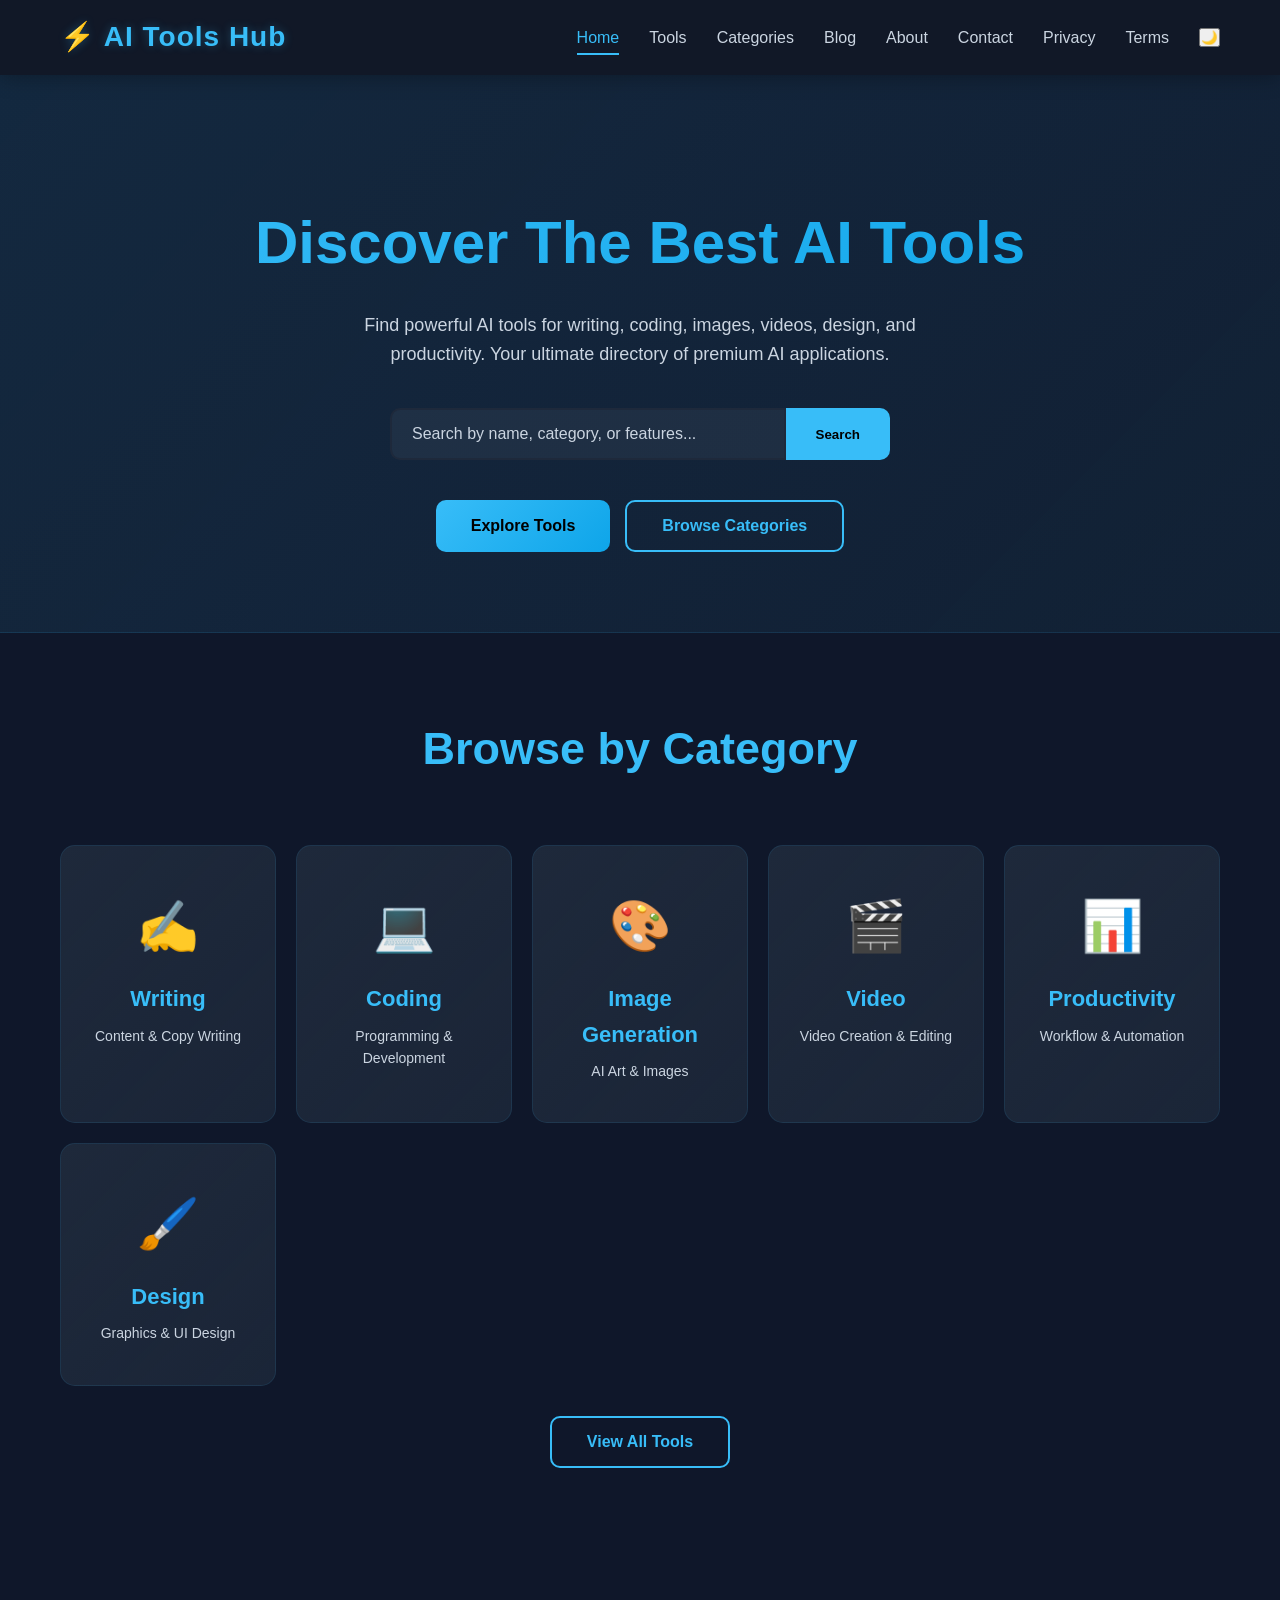
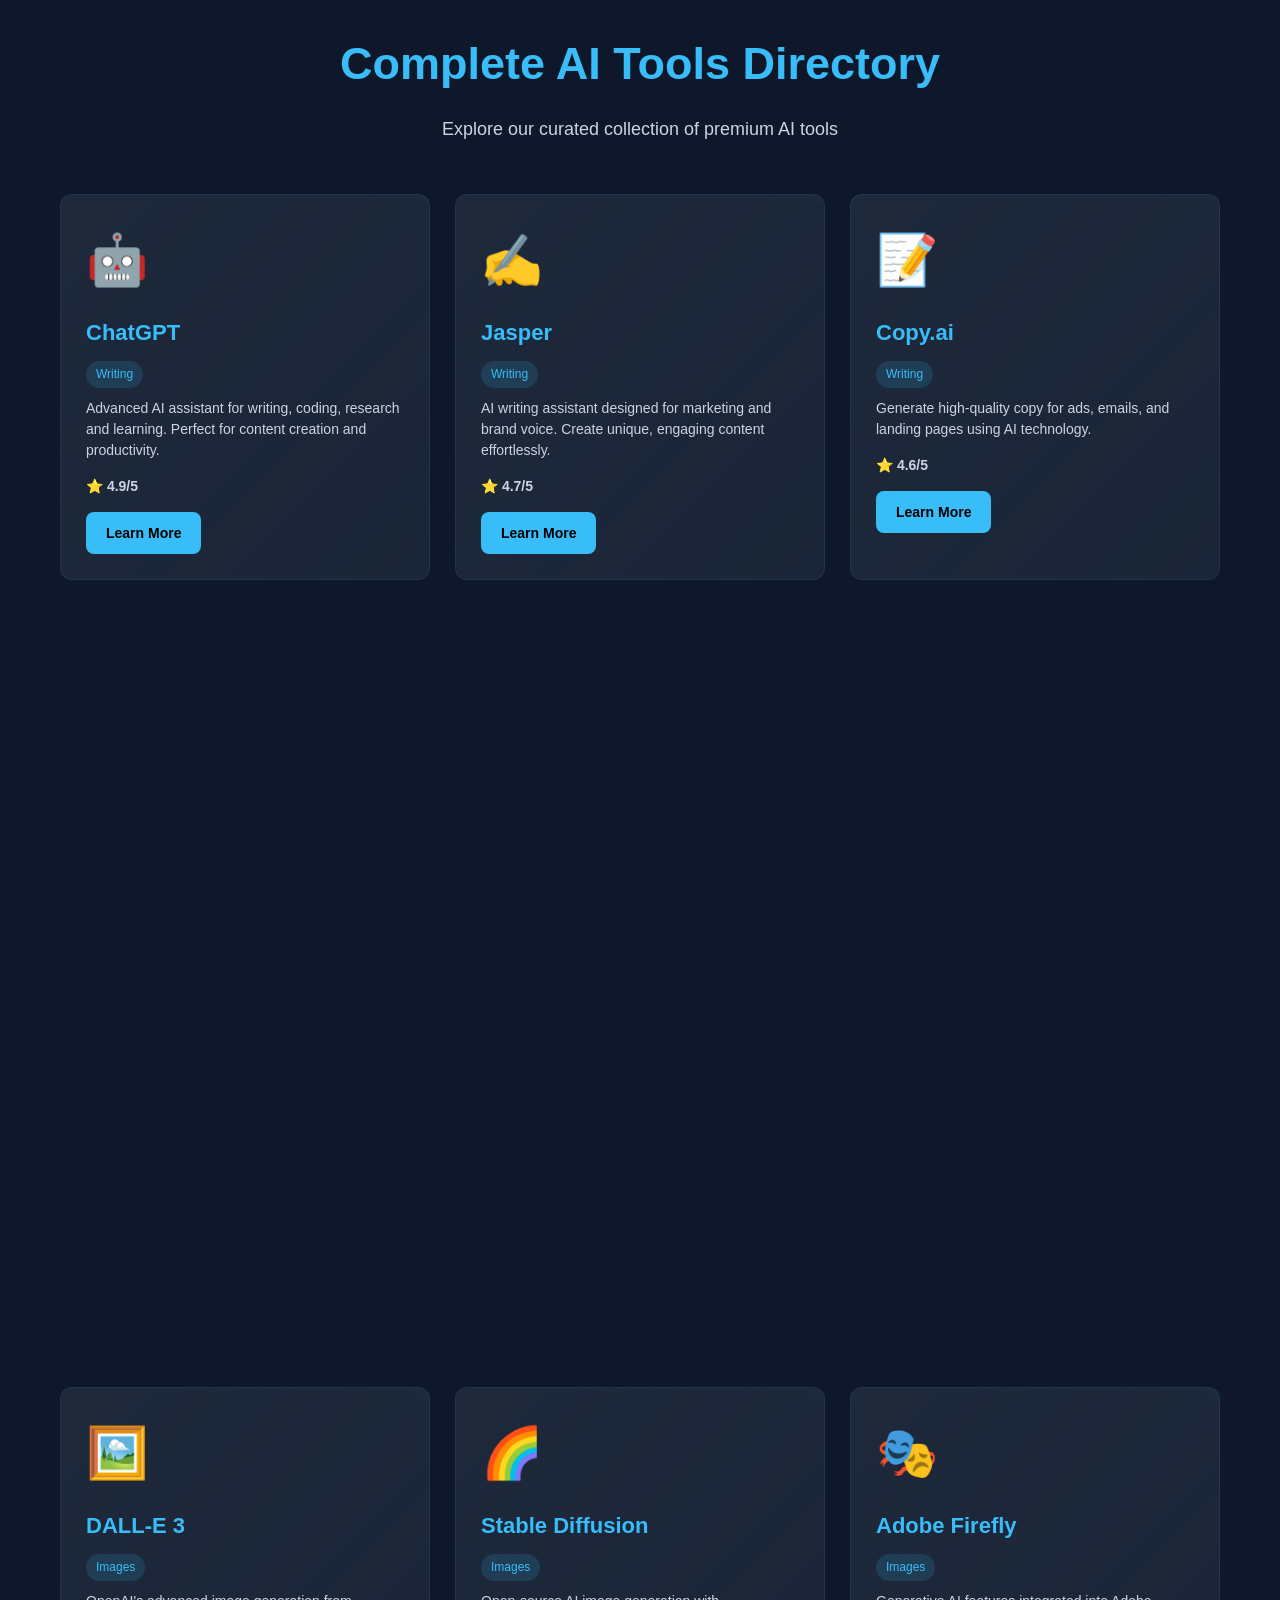
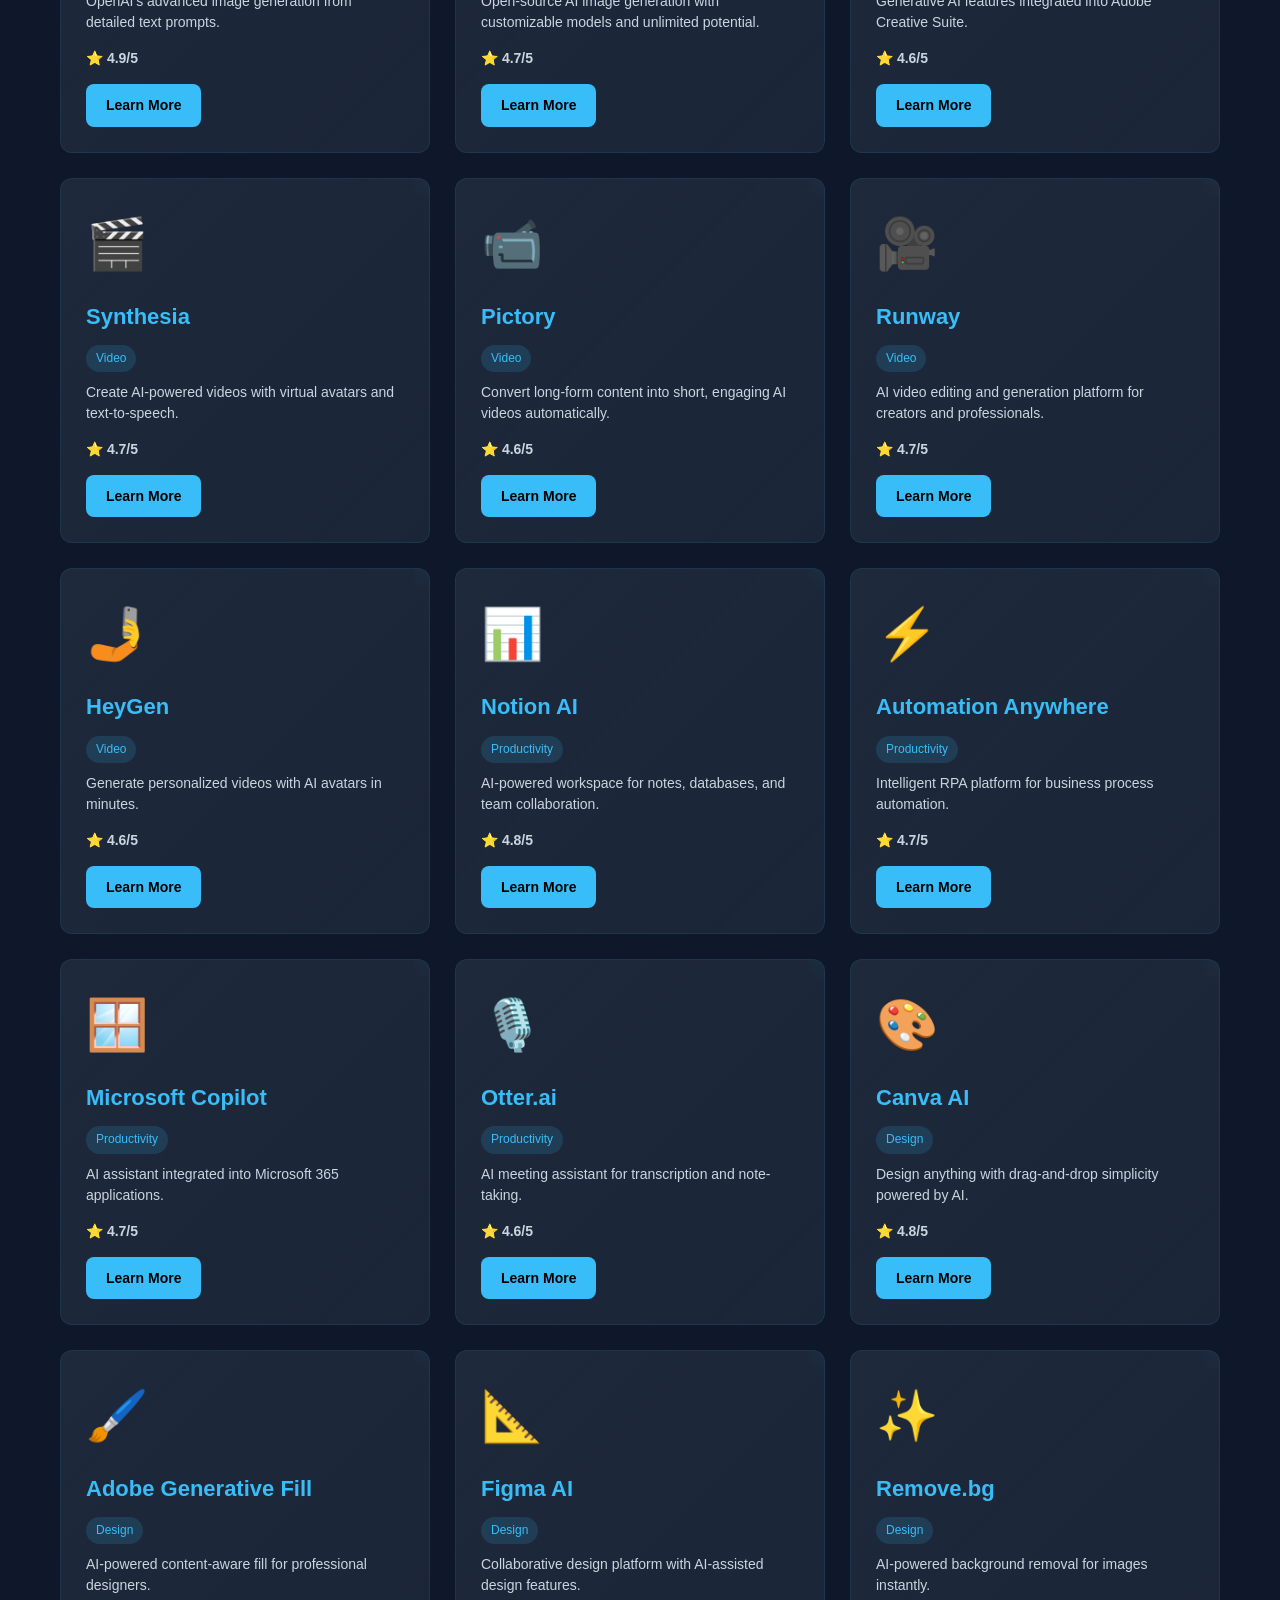
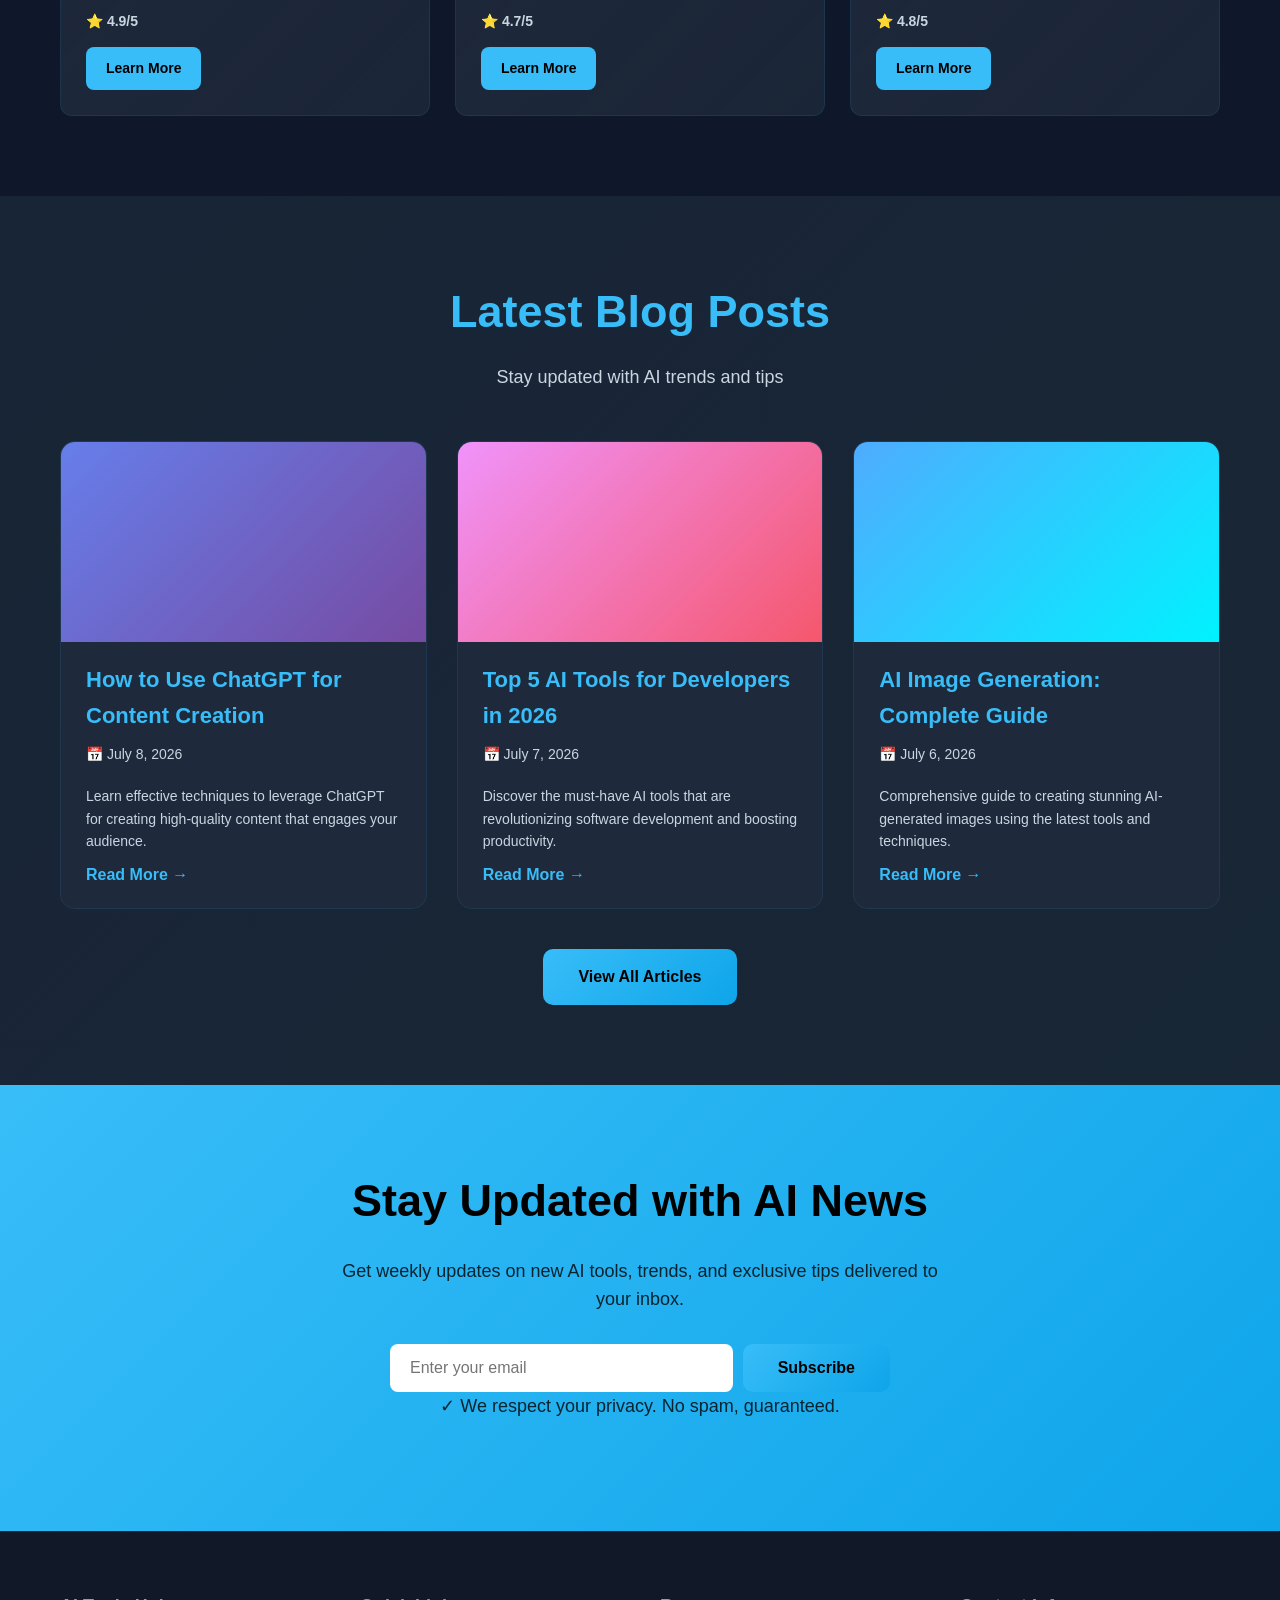
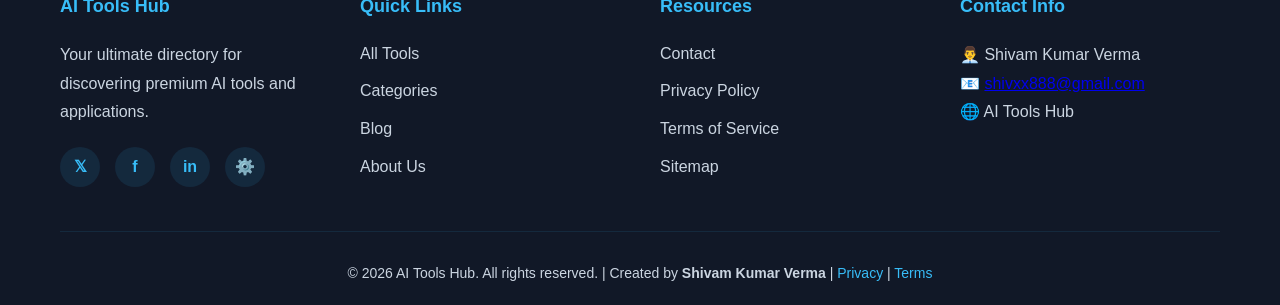
==== commit c2d84086: "Update index.html" ====
--- a/index.html
+++ b/index.html
@@ -1,6 +1,8 @@
 <!DOCTYPE html>
 <html lang="en">
-<head>
+<head> 
+<meta name="google-site-verification" content="opBfGAxY0eGXsVbVK4xM4AwoaGFmqWKnHtpzVDiMApM" />
+
     <meta charset="UTF-8">
     <meta name="viewport" content="width=device-width, initial-scale=1.0">
     <meta name="description" content="Discover the best AI tools for writing, coding, images, videos, and productivity. Your ultimate directory of premium AI applications. ChatGPT, Midjourney, Claude, Gemini, and more.">
@@ -43,6 +45,7 @@
     }
     </script>
 </head>
+ 
 <body>
     <!-- Navigation Bar -->
     <nav class="navbar">
@@ -236,4 +239,4 @@
 
     <script src="script.js"></script>
 </body>
-</html>+</html>
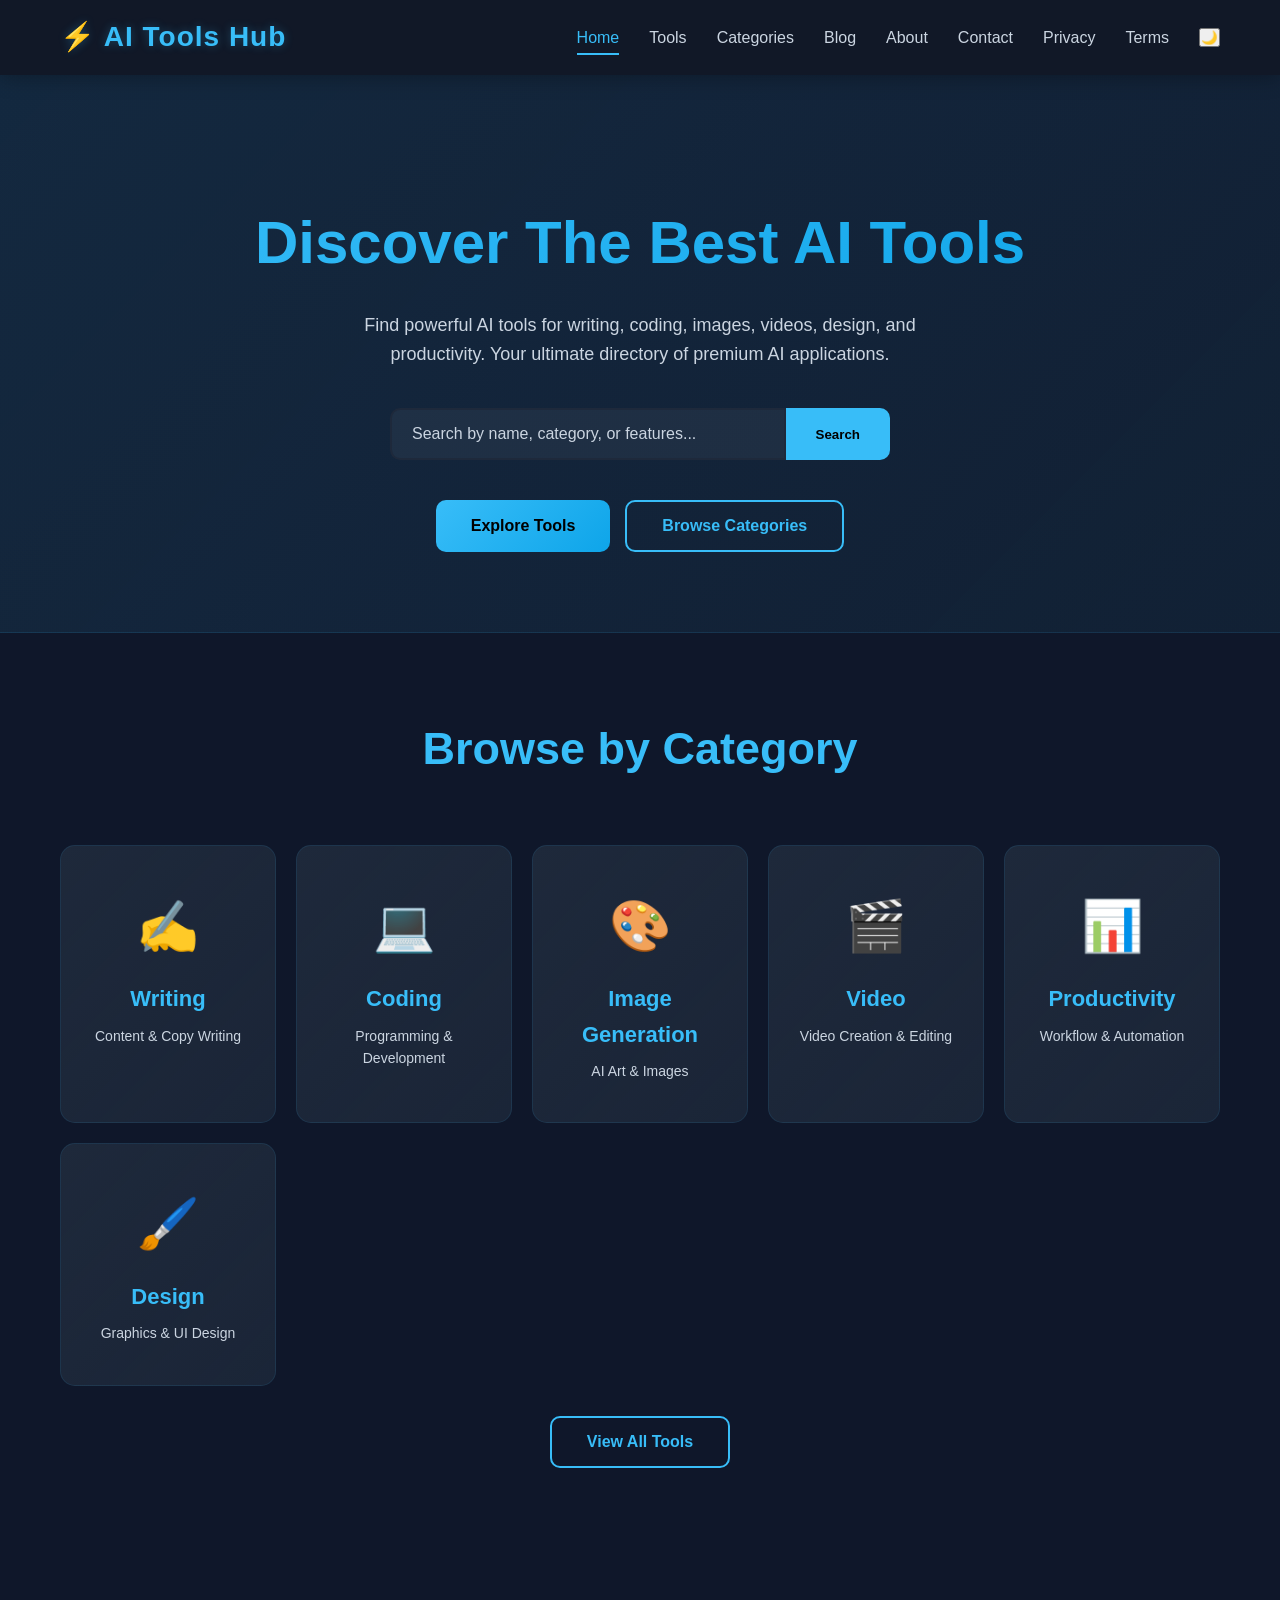
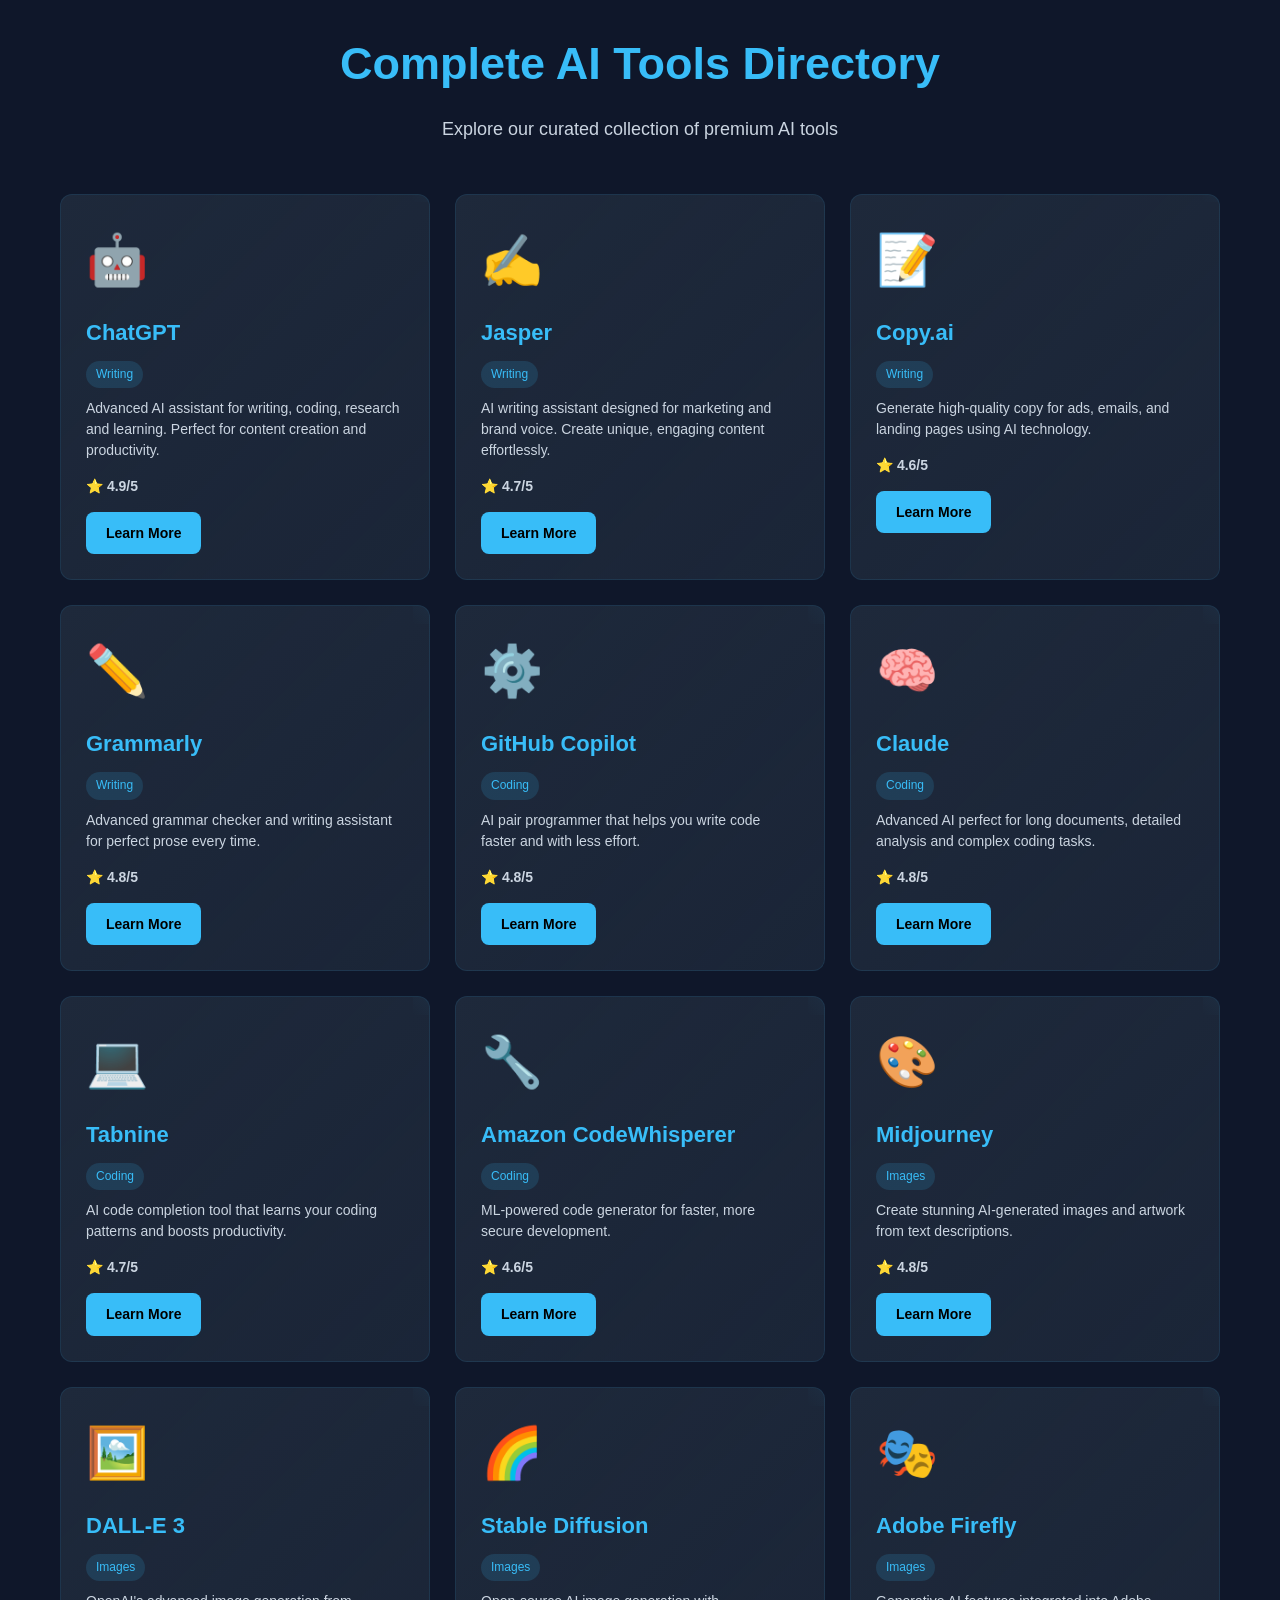
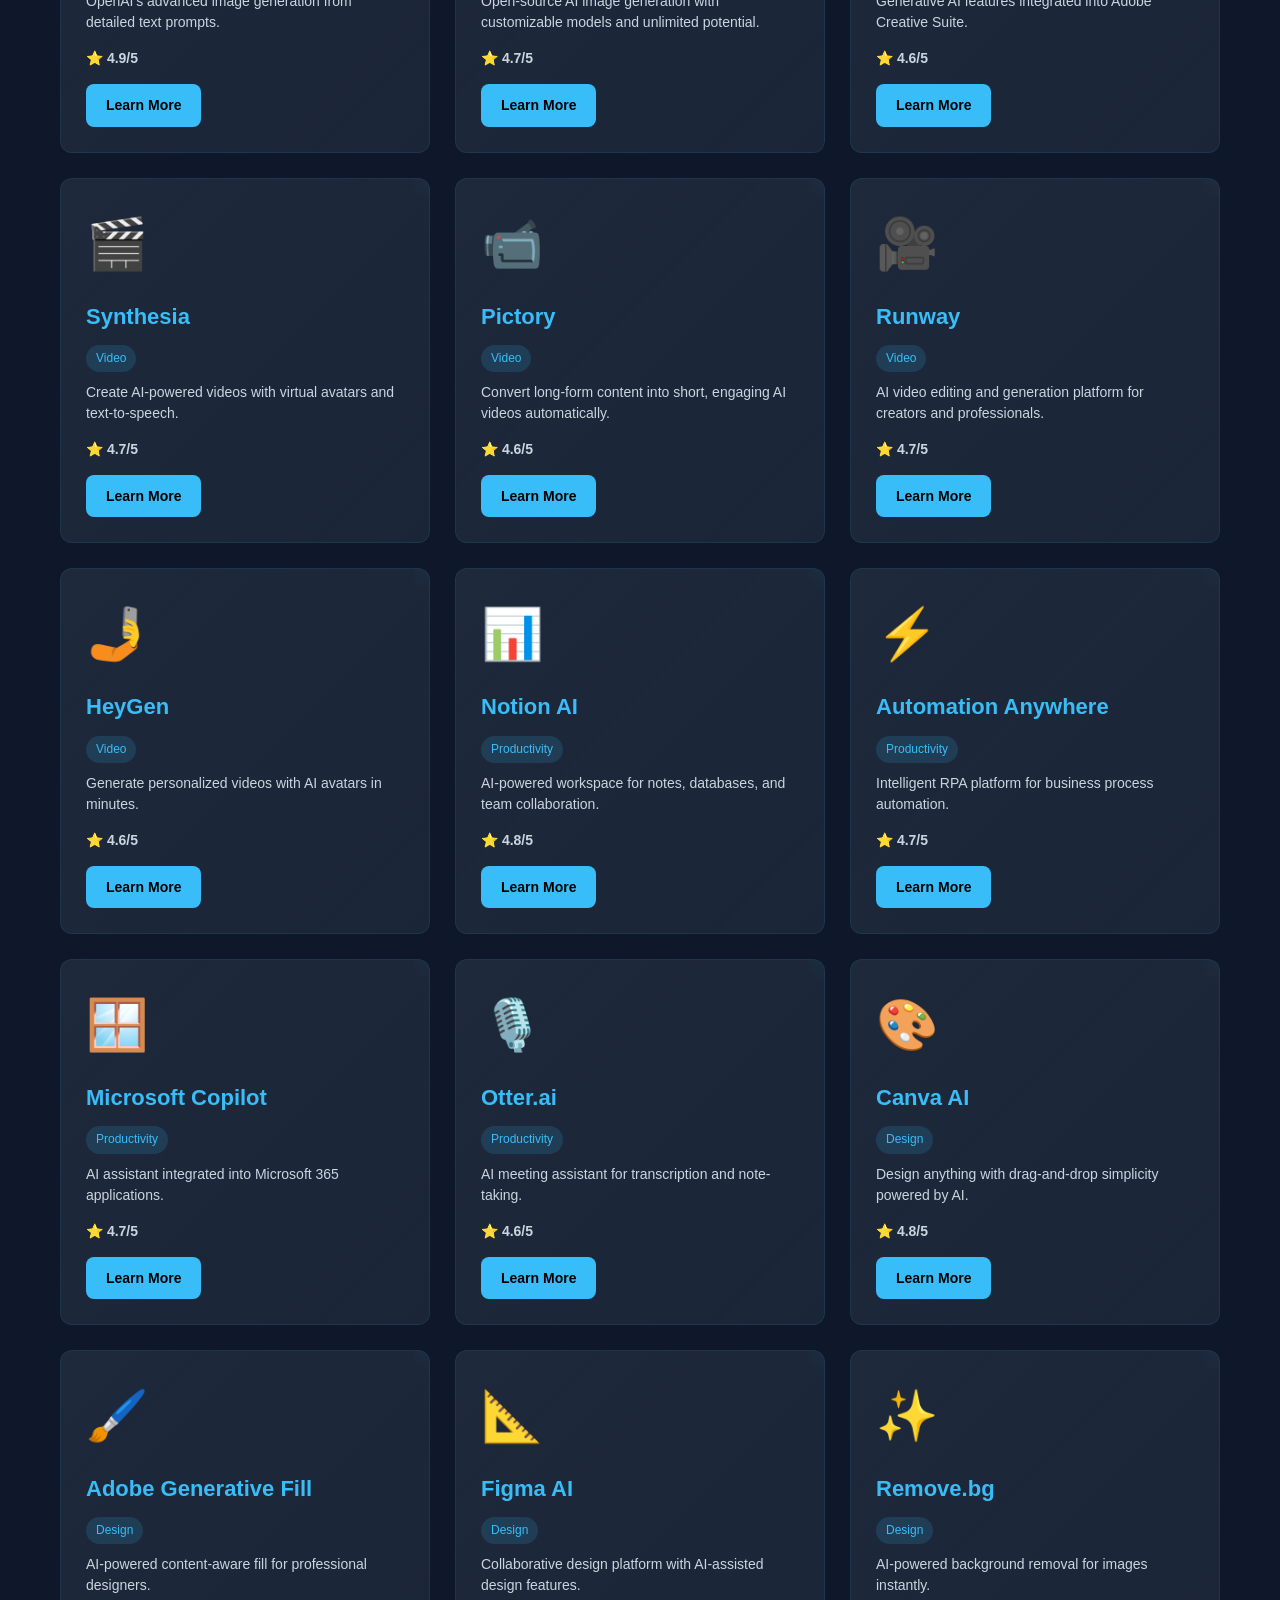
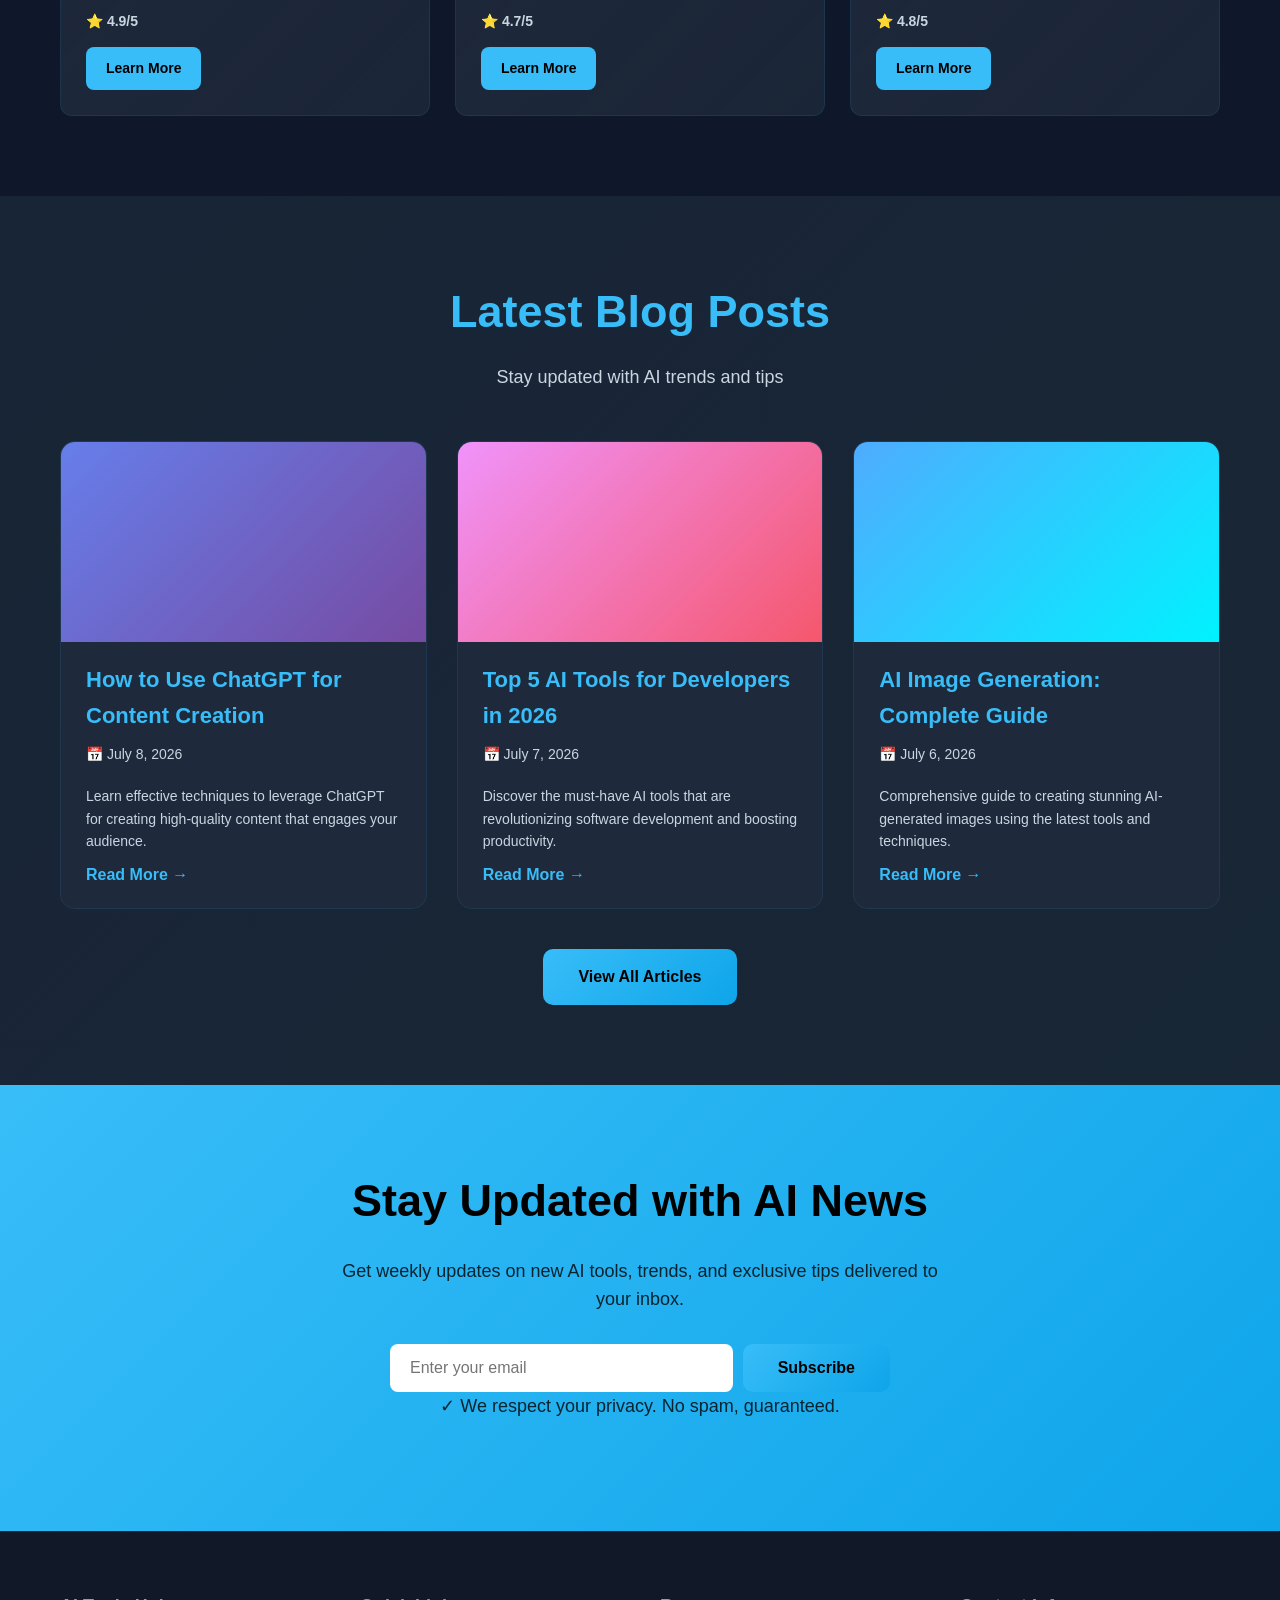
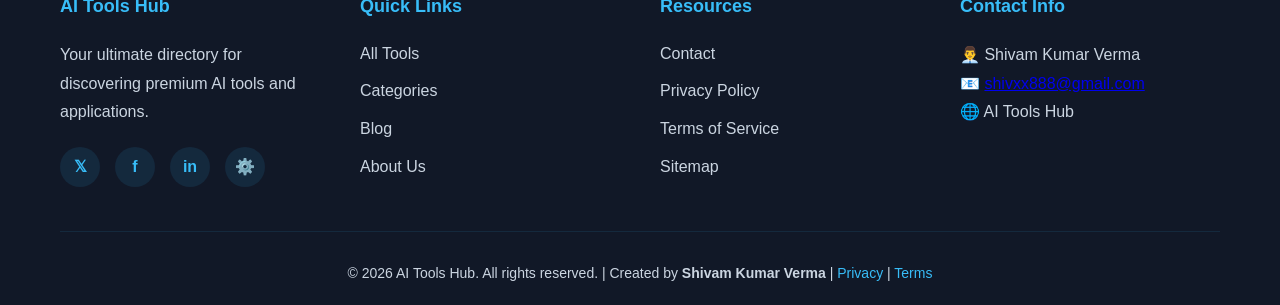
==== commit e56f60a1: "Update index.html" ====
--- a/index.html
+++ b/index.html
@@ -11,14 +11,14 @@
     <meta property="og:title" content="AI Tools Hub - Premium AI Directory">
     <meta property="og:description" content="Discover and explore the best AI tools for your needs. Complete directory with reviews, ratings, and comparisons.">
     <meta property="og:type" content="website">
-    <meta property="og:url" content="https://ai-tools-hub.com">
-    <meta property="og:image" content="https://ai-tools-hub.com/og-image.png">
+    <meta property="og:url" content="https://shivxx888.github.io/ai-tools-hub/">
+    <meta property="og:image" content="https://shivxx888.github.io/ai-tools-hub/og-image.png">
     <meta name="twitter:card" content="summary_large_image">
     <meta name="twitter:title" content="AI Tools Hub - Premium AI Directory">
     <meta name="twitter:description" content="Discover and explore the best AI tools for your needs">
     <meta name="robots" content="index, follow, max-snippet:-1, max-image-preview:large, max-video-preview:-1">
     <meta name="language" content="English">
-    <link rel="canonical" href="https://ai-tools-hub.com/">
+    <link rel="canonical" href="https://shivxx888.github.io/ai-tools-hub/">
     <title>AI Tools Hub - Discover Premium AI Tools & Applications</title>
     <link rel="stylesheet" href="style.css">
     <link rel="icon" type="image/x-icon" href="data:image/svg+xml,<svg xmlns='http://www.w3.org/2000/svg' viewBox='0 0 32 32'><text y='28' font-size='32' fill='%2338bdf8'>⚡</text></svg>">
@@ -31,7 +31,7 @@
         "@type": "WebSite",
         "name": "AI Tools Hub",
         "description": "Premium directory of AI tools and applications",
-        "url": "https://ai-tools-hub.com",
+        "url": "https://shivxx888.github.io/ai-tools-hub/",
         "creator": {
             "@type": "Person",
             "name": "Shivam Kumar Verma",
@@ -39,7 +39,7 @@
         },
         "potentialAction": {
             "@type": "SearchAction",
-            "target": "https://ai-tools-hub.com?search={search_term_string}",
+            "target": "https://shivxx888.github.io/ai-tools-hub/?search={search_term_string}",
             "query-input": "required name=search_term_string"
         }
     }
